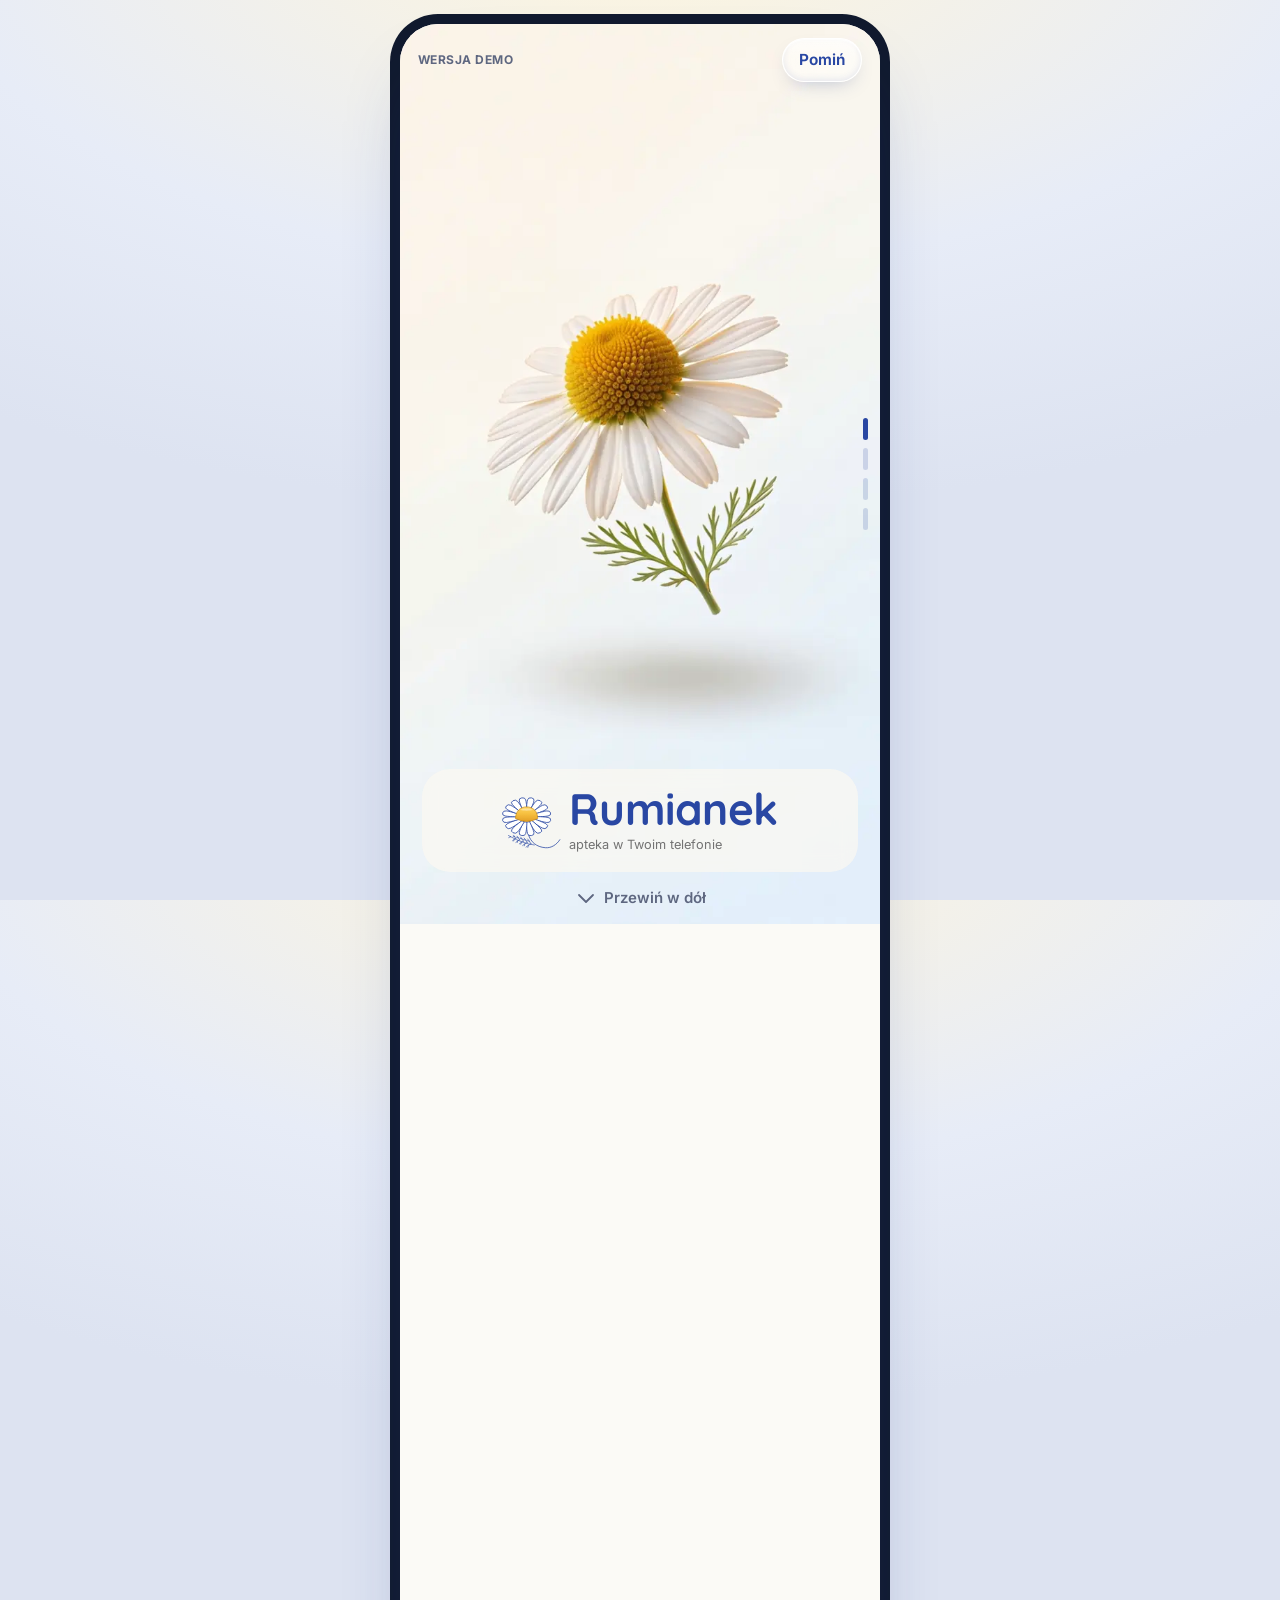
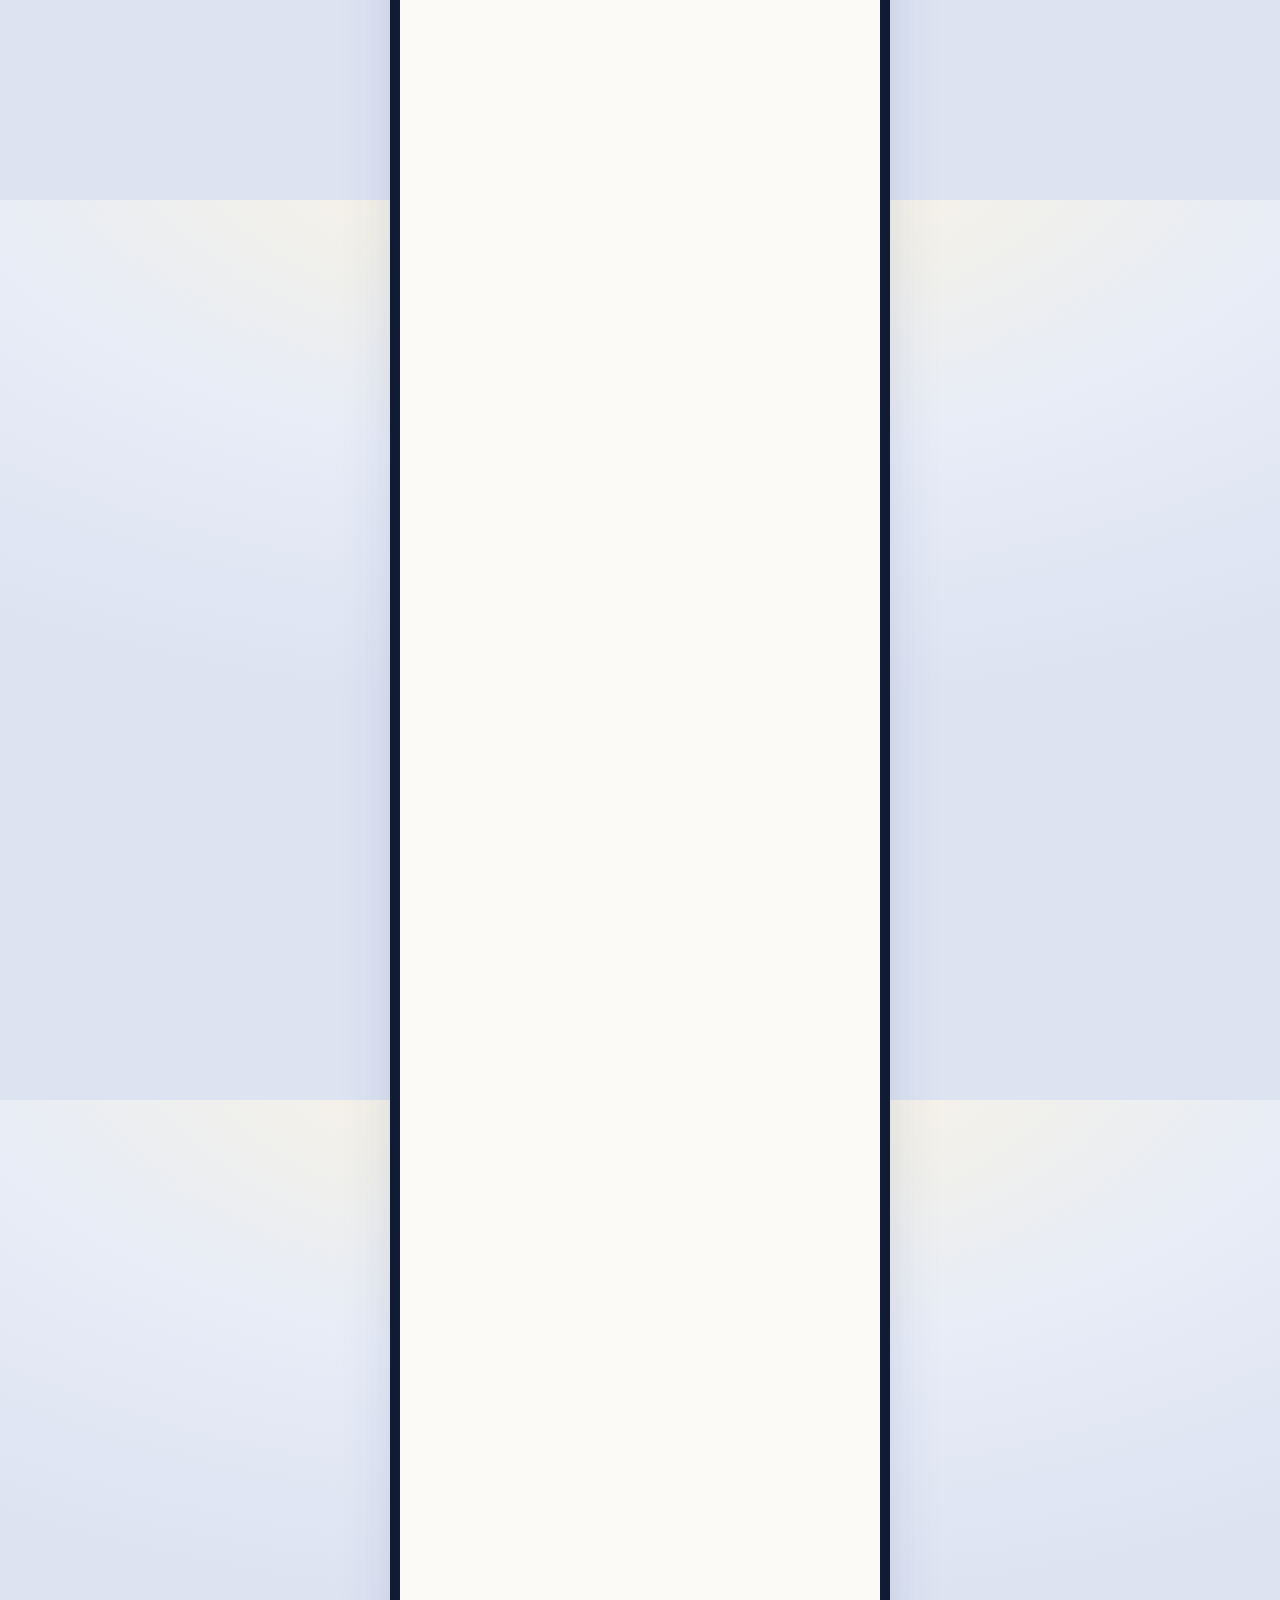
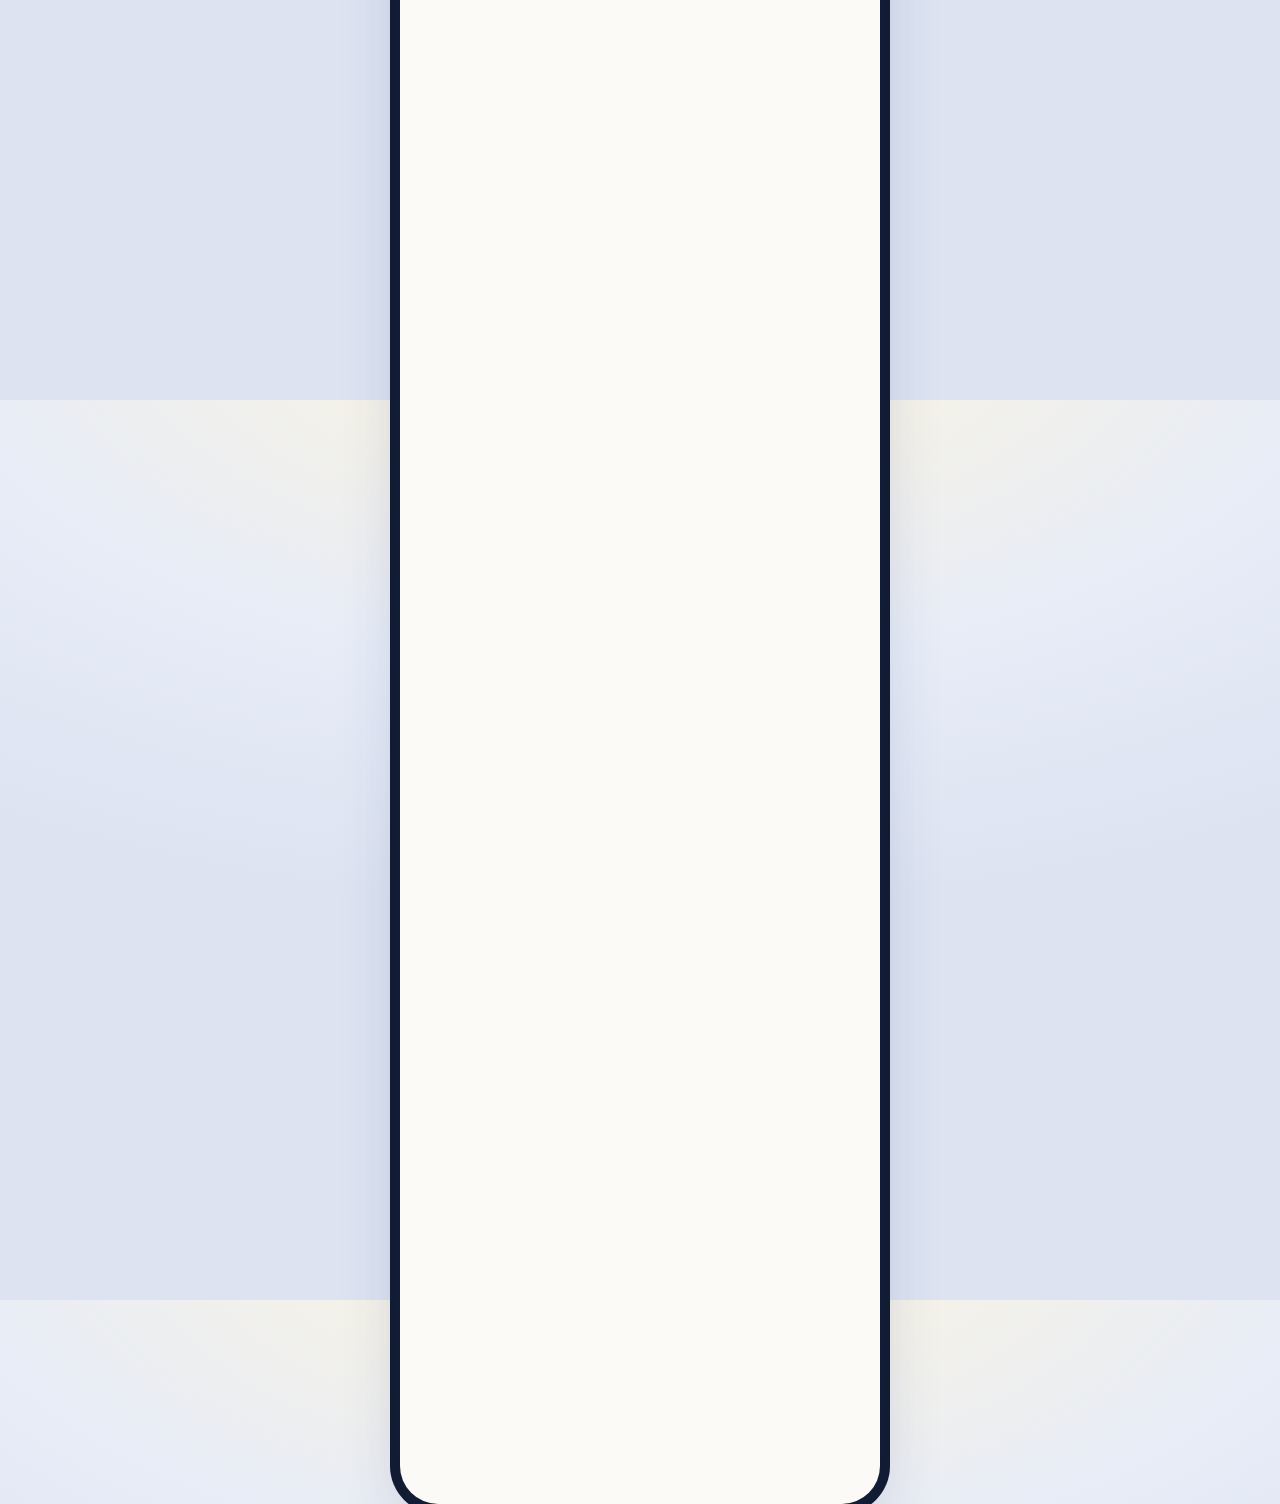
==== index.html @ bc153f8f "iPhone: audioSession play-and-record zamiast podtrzymania mikrofonu; awaryjnie odpowiedzi tekstem Co" ====
<!doctype html>
<html lang="pl">
  <head>
    <meta charset="UTF-8" />
    <meta name="viewport" content="width=device-width, initial-scale=1, viewport-fit=cover" />
    <meta name="theme-color" content="#FBF8F1" />
    <meta name="description" content="Rumianek – apteka w Twoim telefonie (wersja demonstracyjna)" />
    <link rel="icon" type="image/svg+xml" href="./img/rumianek-mark.svg" />
    <link rel="apple-touch-icon" href="./img/icon-192.png" />
    <meta name="author" content="Jakub Nowakowski" />
    <meta name="copyright" content="© 2026 Jakub Nowakowski. Wszelkie prawa zastrzeżone." />
    <title>Rumianek</title>
    <script type="module" crossorigin src="./assets/index-D98XW6N1.js"></script>
    <link rel="stylesheet" crossorigin href="./assets/index-BdQLaH3L.css">
  <link rel="manifest" href="./manifest.webmanifest"><script id="vite-plugin-pwa:register-sw" src="./registerSW.js"></script></head>
  <body>
    <div id="root"></div>
  </body>
</html>
---- assets/index-BdQLaH3L.css ----
@font-face{font-family:Inter Variable;font-style:normal;font-display:swap;font-weight:100 900;src:url(./inter-cyrillic-ext-wght-normal-BOeWTOD4.woff2) format("woff2-variations");unicode-range:U+0460-052F,U+1C80-1C8A,U+20B4,U+2DE0-2DFF,U+A640-A69F,U+FE2E-FE2F}@font-face{font-family:Inter Variable;font-style:normal;font-display:swap;font-weight:100 900;src:url(./inter-cyrillic-wght-normal-DqGufNeO.woff2) format("woff2-variations");unicode-range:U+0301,U+0400-045F,U+0490-0491,U+04B0-04B1,U+2116}@font-face{font-family:Inter Variable;font-style:normal;font-display:swap;font-weight:100 900;src:url(./inter-greek-ext-wght-normal-DlzME5K_.woff2) format("woff2-variations");unicode-range:U+1F00-1FFF}@font-face{font-family:Inter Variable;font-style:normal;font-display:swap;font-weight:100 900;src:url(./inter-greek-wght-normal-CkhJZR-_.woff2) format("woff2-variations");unicode-range:U+0370-0377,U+037A-037F,U+0384-038A,U+038C,U+038E-03A1,U+03A3-03FF}@font-face{font-family:Inter Variable;font-style:normal;font-display:swap;font-weight:100 900;src:url(./inter-vietnamese-wght-normal-CBcvBZtf.woff2) format("woff2-variations");unicode-range:U+0102-0103,U+0110-0111,U+0128-0129,U+0168-0169,U+01A0-01A1,U+01AF-01B0,U+0300-0301,U+0303-0304,U+0308-0309,U+0323,U+0329,U+1EA0-1EF9,U+20AB}@font-face{font-family:Inter Variable;font-style:normal;font-display:swap;font-weight:100 900;src:url(./inter-latin-ext-wght-normal-DO1Apj_S.woff2) format("woff2-variations");unicode-range:U+0100-02BA,U+02BD-02C5,U+02C7-02CC,U+02CE-02D7,U+02DD-02FF,U+0304,U+0308,U+0329,U+1D00-1DBF,U+1E00-1E9F,U+1EF2-1EFF,U+2020,U+20A0-20AB,U+20AD-20C0,U+2113,U+2C60-2C7F,U+A720-A7FF}@font-face{font-family:Inter Variable;font-style:normal;font-display:swap;font-weight:100 900;src:url(./inter-latin-wght-normal-Dx4kXJAl.woff2) format("woff2-variations");unicode-range:U+0000-00FF,U+0131,U+0152-0153,U+02BB-02BC,U+02C6,U+02DA,U+02DC,U+0304,U+0308,U+0329,U+2000-206F,U+20AC,U+2122,U+2191,U+2193,U+2212,U+2215,U+FEFF,U+FFFD}@font-face{font-family:Quicksand;font-style:normal;font-display:swap;font-weight:700;src:url(./quicksand-vietnamese-700-normal-5oDqeHTF.woff2) format("woff2"),url(./quicksand-vietnamese-700-normal-BsIWXrxI.woff) format("woff");unicode-range:U+0102-0103,U+0110-0111,U+0128-0129,U+0168-0169,U+01A0-01A1,U+01AF-01B0,U+0300-0301,U+0303-0304,U+0308-0309,U+0323,U+0329,U+1EA0-1EF9,U+20AB}@font-face{font-family:Quicksand;font-style:normal;font-display:swap;font-weight:700;src:url(./quicksand-latin-ext-700-normal-8b1JBoEj.woff2) format("woff2"),url(./quicksand-latin-ext-700-normal-DbLsDSEV.woff) format("woff");unicode-range:U+0100-02BA,U+02BD-02C5,U+02C7-02CC,U+02CE-02D7,U+02DD-02FF,U+0304,U+0308,U+0329,U+1D00-1DBF,U+1E00-1E9F,U+1EF2-1EFF,U+2020,U+20A0-20AB,U+20AD-20C0,U+2113,U+2C60-2C7F,U+A720-A7FF}@font-face{font-family:Quicksand;font-style:normal;font-display:swap;font-weight:700;src:url(./quicksand-latin-700-normal-Dpk7G9Y6.woff2) format("woff2"),url(./quicksand-latin-700-normal-HjJN-aaT.woff) format("woff");unicode-range:U+0000-00FF,U+0131,U+0152-0153,U+02BB-02BC,U+02C6,U+02DA,U+02DC,U+0304,U+0308,U+0329,U+2000-206F,U+20AC,U+2122,U+2191,U+2193,U+2212,U+2215,U+FEFF,U+FFFD}:root{--navy: #2947A3;--navy-600: #213A86;--navy-050: #EEF2FB;--gold: #F4B82E;--gold-050: #FFF6DC;--leaf: #4E7A3A;--ink: #111A2E;--ink-2: #3D4760;--ink-3: #5E6780;--paper: #FBFAF6;--line: rgba(17, 26, 46, .1);--glass: rgba(255, 255, 255, .62);--glass-strong: rgba(255, 255, 255, .82);--glass-edge: rgba(255, 255, 255, .9);--shadow: 0 10px 30px -12px rgba(33, 58, 134, .28), 0 2px 6px rgba(17, 26, 46, .06);--danger: #B42318;--ok: #2E7D4F;--r-lg: 26px;--r-md: 18px;--r-sm: 12px;--fs: 17px;--font: "Inter Variable", system-ui, -apple-system, "Segoe UI", sans-serif;--font-brand: "Quicksand", var(--font);--tabbar-h: 78px;--safe-b: env(safe-area-inset-bottom, 0px);--safe-t: env(safe-area-inset-top, 0px)}html.large-text{--fs: 20px}html.high-contrast{--navy: #1A2F7A;--navy-600: #14256A;--navy-050: #DCE3F7;--ink: #000;--ink-2: #000;--ink-3: #1A1A1A;--paper: #fff;--line: #000;--glass: #fff;--glass-strong: #fff;--glass-edge: #000;--shadow: none}*{box-sizing:border-box;-webkit-tap-highlight-color:transparent}html,body,#root{height:100%}body{margin:0;font-family:var(--font);font-size:var(--fs);line-height:1.45;color:var(--ink);background:var(--paper);-webkit-font-smoothing:antialiased}button,input,select,textarea{font:inherit;color:inherit}button{cursor:pointer}a{color:var(--navy)}img{max-width:100%;display:block}:focus-visible{outline:3px solid var(--gold);outline-offset:2px;border-radius:8px}.app-shell{position:relative;max-width:480px;min-height:100%;margin:0 auto;background:var(--paper);overflow-x:clip}@media(min-width:560px){body{background:radial-gradient(1200px 600px at 50% -10%,#fff6dc,#e7ecf7 60%,#dde3f1)}.app-shell{min-height:calc(100% - 48px);margin:24px auto;border-radius:38px;box-shadow:0 40px 80px -30px #213a8673,0 0 0 10px #111a2e;overflow:clip}}.page{padding:calc(16px + var(--safe-t)) 18px calc(var(--tabbar-h) + 28px + var(--safe-b));position:relative;z-index:1}.page.no-tabbar{padding-bottom:calc(110px + var(--safe-b))}.meadow-bg{position:fixed;z-index:0;pointer-events:none;top:0;left:50%;transform:translate(-50%);width:min(480px,100%);height:100vh;height:100dvh;background:linear-gradient(180deg,#dce8f7,#e8f0fabf 18%,#f6f8fb00 42%),url(./bg-laka-B8efbJui.webp) center bottom / cover no-repeat,#f3f6fb}@media(min-width:560px){.meadow-bg{top:24px;height:calc(100dvh - 48px);border-radius:38px}}h1,h2,h3{margin:0;letter-spacing:-.02em}.h1{font-size:calc(var(--fs) * 1.85);font-weight:750;line-height:1.12}.h2{font-size:calc(var(--fs) * 1.3);font-weight:700;line-height:1.2}.h3{font-size:calc(var(--fs) * 1.08);font-weight:650}.muted{color:var(--ink-3)}.small{font-size:calc(var(--fs) * .86)}.brand{font-family:var(--font-brand);font-weight:700;color:var(--navy)}.section-title{display:flex;align-items:baseline;justify-content:space-between;margin:26px 2px 12px}.section-title a{font-weight:600;text-decoration:none;font-size:calc(var(--fs) * .9)}.glass{background:var(--glass);-webkit-backdrop-filter:blur(22px) saturate(160%);backdrop-filter:blur(22px) saturate(160%);border:1px solid var(--glass-edge);box-shadow:var(--shadow),inset 0 1px #ffffffe6;border-radius:var(--r-lg)}.card{padding:18px}.btn{display:inline-flex;align-items:center;justify-content:center;gap:10px;min-height:52px;padding:0 22px;border-radius:999px;border:0;font-weight:650;font-size:var(--fs);text-decoration:none;transition:transform .15s ease,background .2s ease,box-shadow .2s ease}.btn:active{transform:scale(.97)}.btn-primary,.glass-navy{position:relative;overflow:hidden;isolation:isolate;color:#fff;background:linear-gradient(180deg,#587adeeb,#2947a3f0 52%,#1e347cf5);border:1px solid rgba(255,255,255,.35);box-shadow:inset 0 1px 1px #ffffff8c,inset 0 -3px 8px #08123c59,0 10px 22px -10px #2947a3d9;-webkit-backdrop-filter:blur(14px) saturate(160%);backdrop-filter:blur(14px) saturate(160%)}.btn-primary:before,.glass-navy:before,.btn-ghost:before,.glass-gold:before{content:"";position:absolute;left:6%;right:6%;top:1px;height:48%;z-index:-1;border-radius:999px;pointer-events:none;background:linear-gradient(180deg,#ffffff80,#fff0)}.btn-primary:hover{filter:brightness(1.06)}.btn-ghost{position:relative;overflow:hidden;isolation:isolate;color:var(--navy);background:#ffffff8c;border:1px solid rgba(255,255,255,.95);box-shadow:inset 0 1px 1px #ffffffe6,inset 0 -2px 6px #2947a31a,0 8px 20px -10px #213a8659;-webkit-backdrop-filter:blur(18px) saturate(170%);backdrop-filter:blur(18px) saturate(170%)}.glass-gold{position:relative;overflow:hidden;isolation:isolate;color:var(--ink);background:linear-gradient(180deg,#ffd66ef2,#ecaa1ef2);border:1px solid rgba(255,255,255,.6);box-shadow:inset 0 1px 1px #ffffffb3,inset 0 -3px 8px #78460040,0 10px 22px -10px #c88c00cc}.btn-block{width:100%}.btn-sm{min-height:44px;padding:0 16px;font-size:calc(var(--fs) * .9)}.icon-btn{width:48px;height:48px;border-radius:50%;border:1px solid rgba(255,255,255,.95);display:grid;place-items:center;position:relative;overflow:hidden;isolation:isolate;background:#ffffff8c;color:var(--navy);box-shadow:inset 0 1px 1px #ffffffe6,inset 0 -2px 6px #2947a31a,0 8px 18px -10px #213a8666;-webkit-backdrop-filter:blur(18px) saturate(170%);backdrop-filter:blur(18px) saturate(170%)}.icon-btn.glass-navy{color:#fff;border-color:#ffffff59;background:linear-gradient(180deg,#587adeeb,#2947a3f0 52%,#1e347cf5);box-shadow:inset 0 1px 1px #ffffff8c,inset 0 -3px 8px #08123c59,0 10px 22px -10px #2947a3d9}.icon-btn.glass-gold{color:var(--ink);border-color:#fff9;background:linear-gradient(180deg,#ffd66ef2,#ecaa1ef2);box-shadow:inset 0 1px 1px #ffffffb3,inset 0 -3px 8px #78460040,0 10px 22px -10px #c88c00cc}.field{display:grid;gap:6px;margin-bottom:14px}.field label{font-weight:600;font-size:calc(var(--fs) * .92)}.input{min-height:54px;width:100%;padding:0 16px;border-radius:var(--r-sm);border:1.5px solid var(--line);background:#fff;font-size:var(--fs)}.input:focus{border-color:var(--navy);outline:none;box-shadow:0 0 0 4px #2947a326}textarea.input{padding:14px 16px;min-height:96px;resize:vertical}.check{display:flex;gap:12px;align-items:flex-start;margin:10px 0;font-size:calc(var(--fs) * .92)}.check input{width:24px;height:24px;margin-top:2px;accent-color:var(--navy);flex:none}.error{color:var(--danger);font-size:calc(var(--fs) * .85)}.tabbar{position:fixed;z-index:20;left:50%;transform:translate(-50%);bottom:calc(12px + var(--safe-b));width:min(456px,calc(100% - 24px));height:var(--tabbar-h);display:grid;grid-template-columns:1fr 1fr 1.55fr 1fr 1fr;align-items:center;padding:0 4px;border-radius:30px}.tabbar a{display:grid;justify-items:center;gap:3px;text-decoration:none;color:var(--ink-2);font-size:13px;font-weight:600;padding:8px 0;border-radius:20px;position:relative}.tabbar a.active{color:var(--navy)}.tabbar a.active:before{content:"";position:absolute;inset:2px 6px;background:var(--navy-050);border-radius:18px;z-index:-1}.tabbar a.ai-tab{transform:translateY(-16px);padding:0}.tabbar a.ai-tab.active:before{display:none}.ai-pill{width:104px;height:62px;border-radius:50%;display:flex;align-items:center;justify-content:center;gap:5px;box-shadow:inset 0 1px 1px #ffffff8c,inset 0 -3px 8px #08123c59,0 12px 26px -8px #2947a3d9,0 0 0 5px #ffffffbf!important}.ai-text{font-size:21px;font-weight:800;letter-spacing:.02em;line-height:1}.ai-badge{display:inline-block;font-size:11px;font-weight:800;padding:2px 7px;border-radius:999px;margin-left:4px;vertical-align:2px;color:#fff;background:linear-gradient(180deg,#5a7bde,#2947a3)}.convo-status{display:flex;align-items:center;justify-content:center;gap:8px;margin:0 0 8px;font-weight:650;color:var(--navy)}.convo-status .dot{width:10px;height:10px;border-radius:50%;background:var(--ink-3)}.convo-status .dot.listening{background:#d93a3a;animation:pulse 1s ease-in-out infinite}.convo-status .dot.speaking{background:var(--gold);animation:pulse 1s ease-in-out infinite}.badge{position:absolute;top:2px;right:calc(50% - 22px);min-width:22px;height:22px;padding:0 6px;border-radius:11px;background:var(--gold);color:var(--ink);font-size:12px;font-weight:800;display:grid;place-items:center}.grid-2{display:grid;grid-template-columns:1fr 1fr;gap:12px}.tile{display:grid;justify-items:start;gap:10px;padding:18px;min-height:124px;text-decoration:none;color:var(--ink);font-weight:650;font-size:calc(var(--fs) * 1.02)}.tile .ic{width:46px;height:46px;border-radius:14px;display:grid;place-items:center;background:var(--navy-050);color:var(--navy)}.chips{display:flex;gap:10px;overflow-x:auto;padding:4px 2px 8px;scrollbar-width:none}.chips::-webkit-scrollbar{display:none}.chip{flex:none;min-height:44px;padding:0 16px;border-radius:999px;border:1px solid rgba(255,255,255,.95);background:#fff9;font-weight:600;display:inline-flex;align-items:center;gap:8px;box-shadow:inset 0 1px 1px #ffffffe6,0 4px 12px -6px #213a864d,0 0 0 1px #111a2e0f;-webkit-backdrop-filter:blur(16px) saturate(170%);backdrop-filter:blur(16px) saturate(170%)}.chip.on{color:#fff;border-color:#ffffff59;background:linear-gradient(180deg,#587adeeb,#2947a3f0 55%,#1e347cf5);box-shadow:inset 0 1px 1px #ffffff80,0 6px 16px -8px #2947a3cc}.p-card{display:grid;gap:8px;padding:12px;text-decoration:none;color:var(--ink);position:relative}.p-card .ph{aspect-ratio:1;border-radius:16px;background:#fff;overflow:hidden;display:grid;place-items:center}.p-card .ph img{width:100%;height:100%;object-fit:cover}.p-card .name{font-weight:650;font-size:calc(var(--fs) * .92);line-height:1.25;min-height:2.5em}.price{font-weight:800;font-size:calc(var(--fs) * 1.1);color:var(--ink)}.tag{display:inline-flex;align-items:center;gap:6px;padding:4px 10px;border-radius:999px;font-size:13px;font-weight:700;background:var(--gold-050);color:#7a5200}.tag.blue{background:var(--navy-050);color:var(--navy-600)}.stepper{display:inline-flex;align-items:center;border-radius:999px;border:1.5px solid var(--line);background:#fff}.stepper button{width:48px;height:48px;border:0;background:none;font-size:22px;font-weight:700;color:var(--navy)}.stepper span{min-width:30px;text-align:center;font-weight:700}.row{display:flex;align-items:center;gap:12px}.between{justify-content:space-between}.stack{display:grid;gap:12px}.divider{height:1px;background:var(--line);margin:14px 0}.list-row{display:flex;align-items:center;gap:14px;padding:14px 4px;min-height:60px;text-decoration:none;color:var(--ink);border-bottom:1px solid var(--line);font-weight:600;background:none;border-left:0;border-right:0;border-top:0;width:100%;text-align:left}.list-row:last-child{border-bottom:0}.list-row .chev{margin-left:auto;color:var(--ink-3)}.toast{position:fixed;z-index:50;left:50%;bottom:calc(var(--tabbar-h) + 30px + var(--safe-b));transform:translate(-50%);background:var(--ink);color:#fff;padding:14px 20px;border-radius:16px;font-weight:600;box-shadow:0 12px 30px -10px #0006;animation:pop .25s ease;max-width:90vw}.demo-ribbon{font-size:12px;font-weight:700;letter-spacing:.04em;text-transform:uppercase;color:var(--ink-3)}.sticky-cta{position:fixed;z-index:15;left:50%;transform:translate(-50%);bottom:calc(14px + var(--safe-b));width:min(456px,calc(100% - 24px));padding:12px;border-radius:28px}@keyframes pop{0%{opacity:0;transform:translate(-50%,10px)}}@keyframes rise{0%{opacity:0;transform:translateY(14px)}}.rise{animation:rise .45s cubic-bezier(.2,.8,.2,1) both}.rise-2{animation-delay:.06s}.rise-3{animation-delay:.12s}.rise-4{animation-delay:.18s}@media(prefers-reduced-motion:reduce){*,*:before,*:after{animation:none!important;transition:none!important}}.onb-seq{position:relative}.onb-stage{position:sticky;top:0;height:100vh;height:100dvh;overflow:hidden;background:#fbf8f1}.onb-canvas{position:absolute;inset:0;width:100%;height:100%}.onb-top{position:absolute;top:calc(14px + var(--safe-t));left:18px;right:18px;display:flex;justify-content:space-between;align-items:center;z-index:3}.onb-copy{position:absolute;left:22px;right:22px;bottom:calc(52px + var(--safe-b));z-index:2;clip-path:inset(0 0 100% 0);transform:translateY(18px);opacity:0;transition:clip-path .55s cubic-bezier(.7,0,.2,1),transform .55s cubic-bezier(.7,0,.2,1),opacity .3s}.onb-copy.on{clip-path:inset(0 0 0 0);transform:none;opacity:1}.onb-copy .h1{color:var(--ink);text-shadow:0 1px 0 rgba(255,255,255,.8)}.onb-body{font-size:calc(var(--fs) * 1.1);color:var(--ink-2);margin:12px 0 0;max-width:30ch}.onb-logo{display:flex;justify-content:center;padding:18px 10px;border-radius:28px;background:#fbf8f1b8;-webkit-backdrop-filter:blur(10px);backdrop-filter:blur(10px)}.onb-rail{position:absolute;right:12px;top:50%;transform:translateY(-50%);display:grid;gap:8px;z-index:3}.onb-rail span{width:5px;height:22px;border-radius:3px;background:#2947a32e;transition:background .3s}.onb-rail span.on{background:var(--navy)}.onb-hint{position:absolute;left:0;right:0;bottom:calc(14px + var(--safe-b));display:flex;justify-content:center;align-items:center;gap:6px;color:var(--ink-3);font-weight:600;font-size:15px;animation:rise 1s ease infinite alternate}.rot90{transform:rotate(90deg)}.onb-load{position:absolute;left:0;right:0;top:0;height:3px;background:var(--gold);transform-origin:left;transition:transform .2s;z-index:4}.onb-reduced-cta{position:absolute;left:22px;right:22px;bottom:calc(24px + var(--safe-b));z-index:3}.bubble{max-width:86%;padding:14px 16px;border-radius:22px 22px 22px 6px;background:var(--glass-strong);border:1px solid var(--glass-edge);box-shadow:var(--shadow);animation:rise .35s ease both}.bubble.me{justify-self:end;background:var(--navy);color:#fff;border-radius:22px 22px 6px;border:0}.pulse{animation:pulse 1.2s ease-in-out infinite}@keyframes pulse{50%{transform:scale(1.08);box-shadow:0 0 0 10px #f4b82e40}}.voice-switch{display:flex;justify-content:center;gap:8px;margin:0 0 10px}.voice-switch .chip{min-height:40px;padding:0 14px;font-size:15px}html.high-contrast body,html.high-contrast .meadow-bg{background:#fff}html.high-contrast .glass,html.high-contrast .chip,html.high-contrast .btn-ghost,html.high-contrast .icon-btn,html.high-contrast .bubble,html.high-contrast .stepper,html.high-contrast .input{background:#fff;border:2px solid #000;box-shadow:none;-webkit-backdrop-filter:none;backdrop-filter:none}html.high-contrast .btn-primary,html.high-contrast .glass-navy,html.high-contrast .icon-btn.glass-navy,html.high-contrast .chip.on,html.high-contrast .bubble.me,html.high-contrast .ai-badge{background:var(--navy);color:#fff;border:2px solid #000;box-shadow:none}html.high-contrast .glass-gold,html.high-contrast .icon-btn.glass-gold{background:#ffd34d;color:#000;border:2px solid #000;box-shadow:none}html.high-contrast .btn-primary:before,html.high-contrast .glass-navy:before,html.high-contrast .btn-ghost:before,html.high-contrast .glass-gold:before{display:none}html.high-contrast .ai-pill{box-shadow:0 0 0 3px #fff,0 0 0 5px #000!important}html.high-contrast .tabbar a{color:#000}html.high-contrast .tabbar a.active{color:var(--navy)}html.high-contrast .tabbar a.active:before{background:var(--navy-050);border:2px solid #000}html.high-contrast .tile .ic{background:var(--navy-050);border:1.5px solid #000}html.high-contrast .tag,html.high-contrast .tag.blue{background:#fff;color:#000;border:1.5px solid #000}html.high-contrast .muted,html.high-contrast .list-row .chev{color:#1a1a1a}html.high-contrast .onb-copy .h1{text-shadow:none}html.high-contrast :focus-visible{outline:4px solid #000;outline-offset:2px}
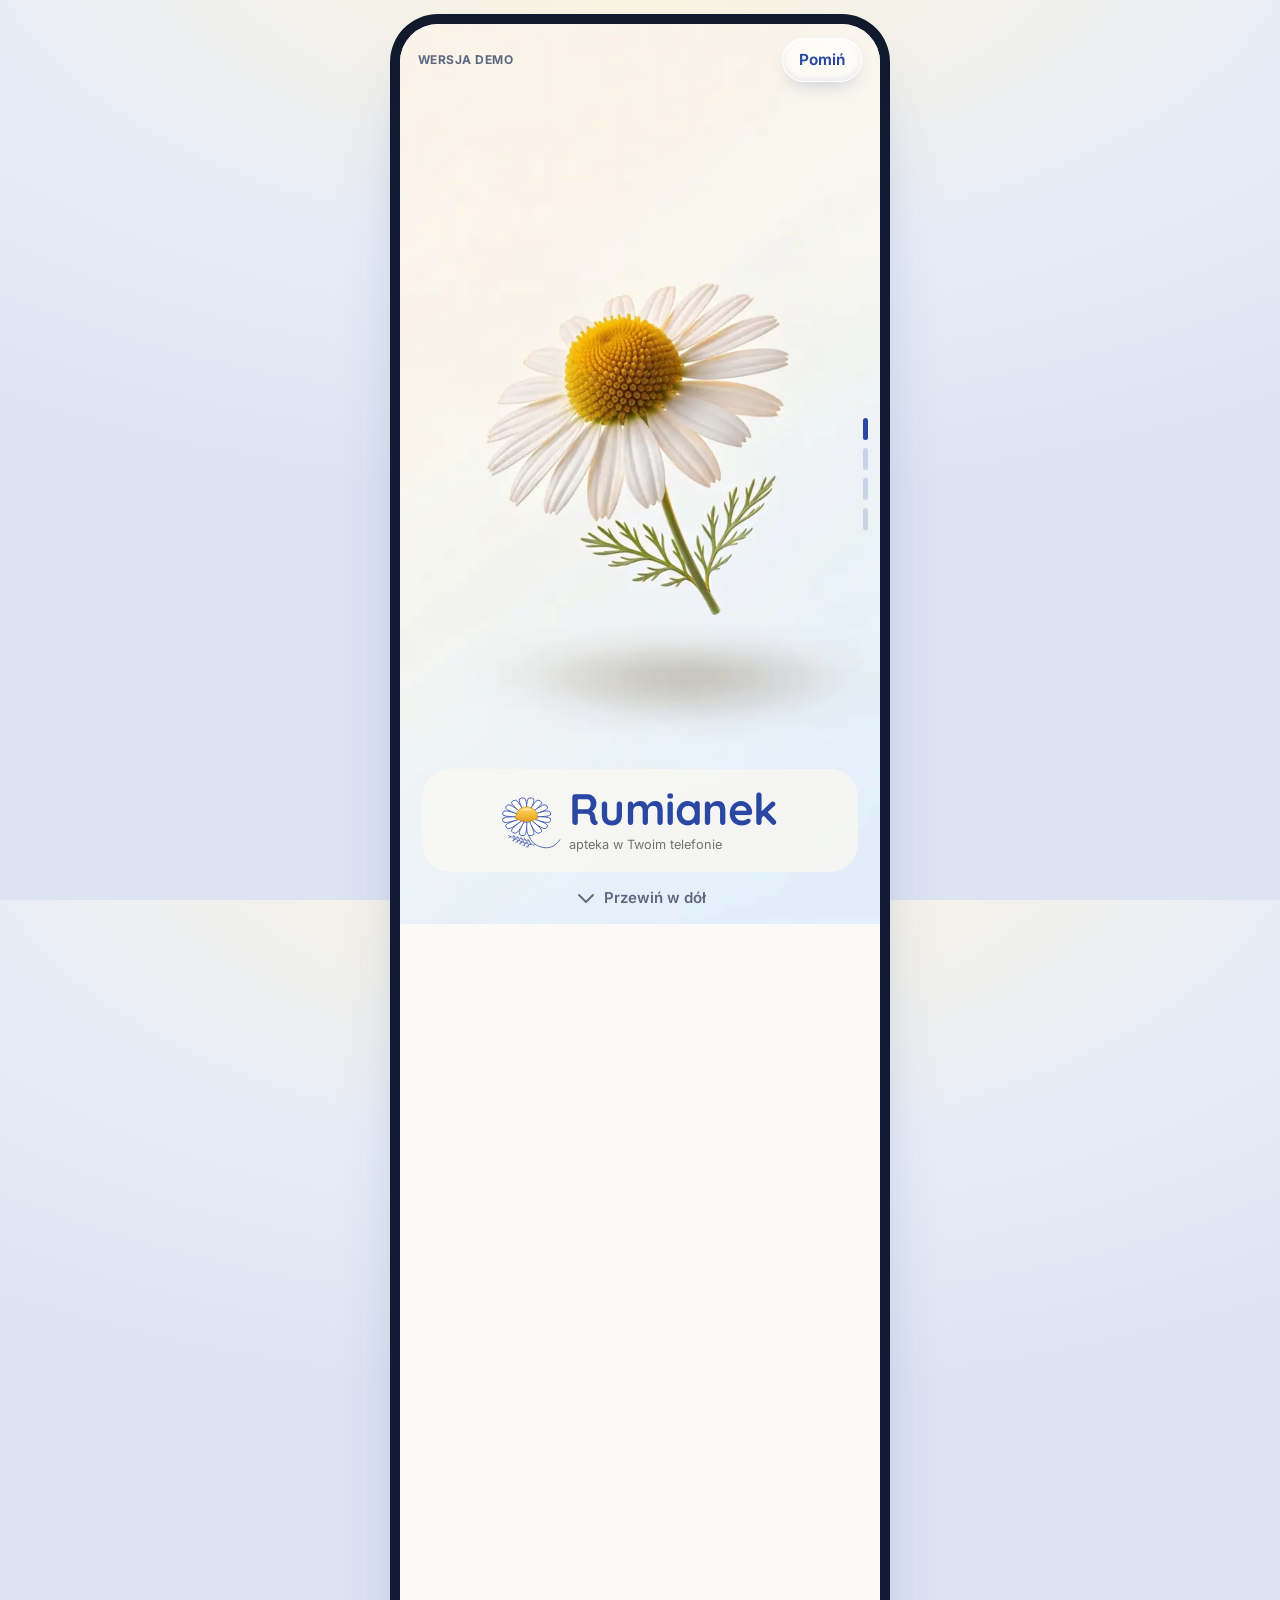
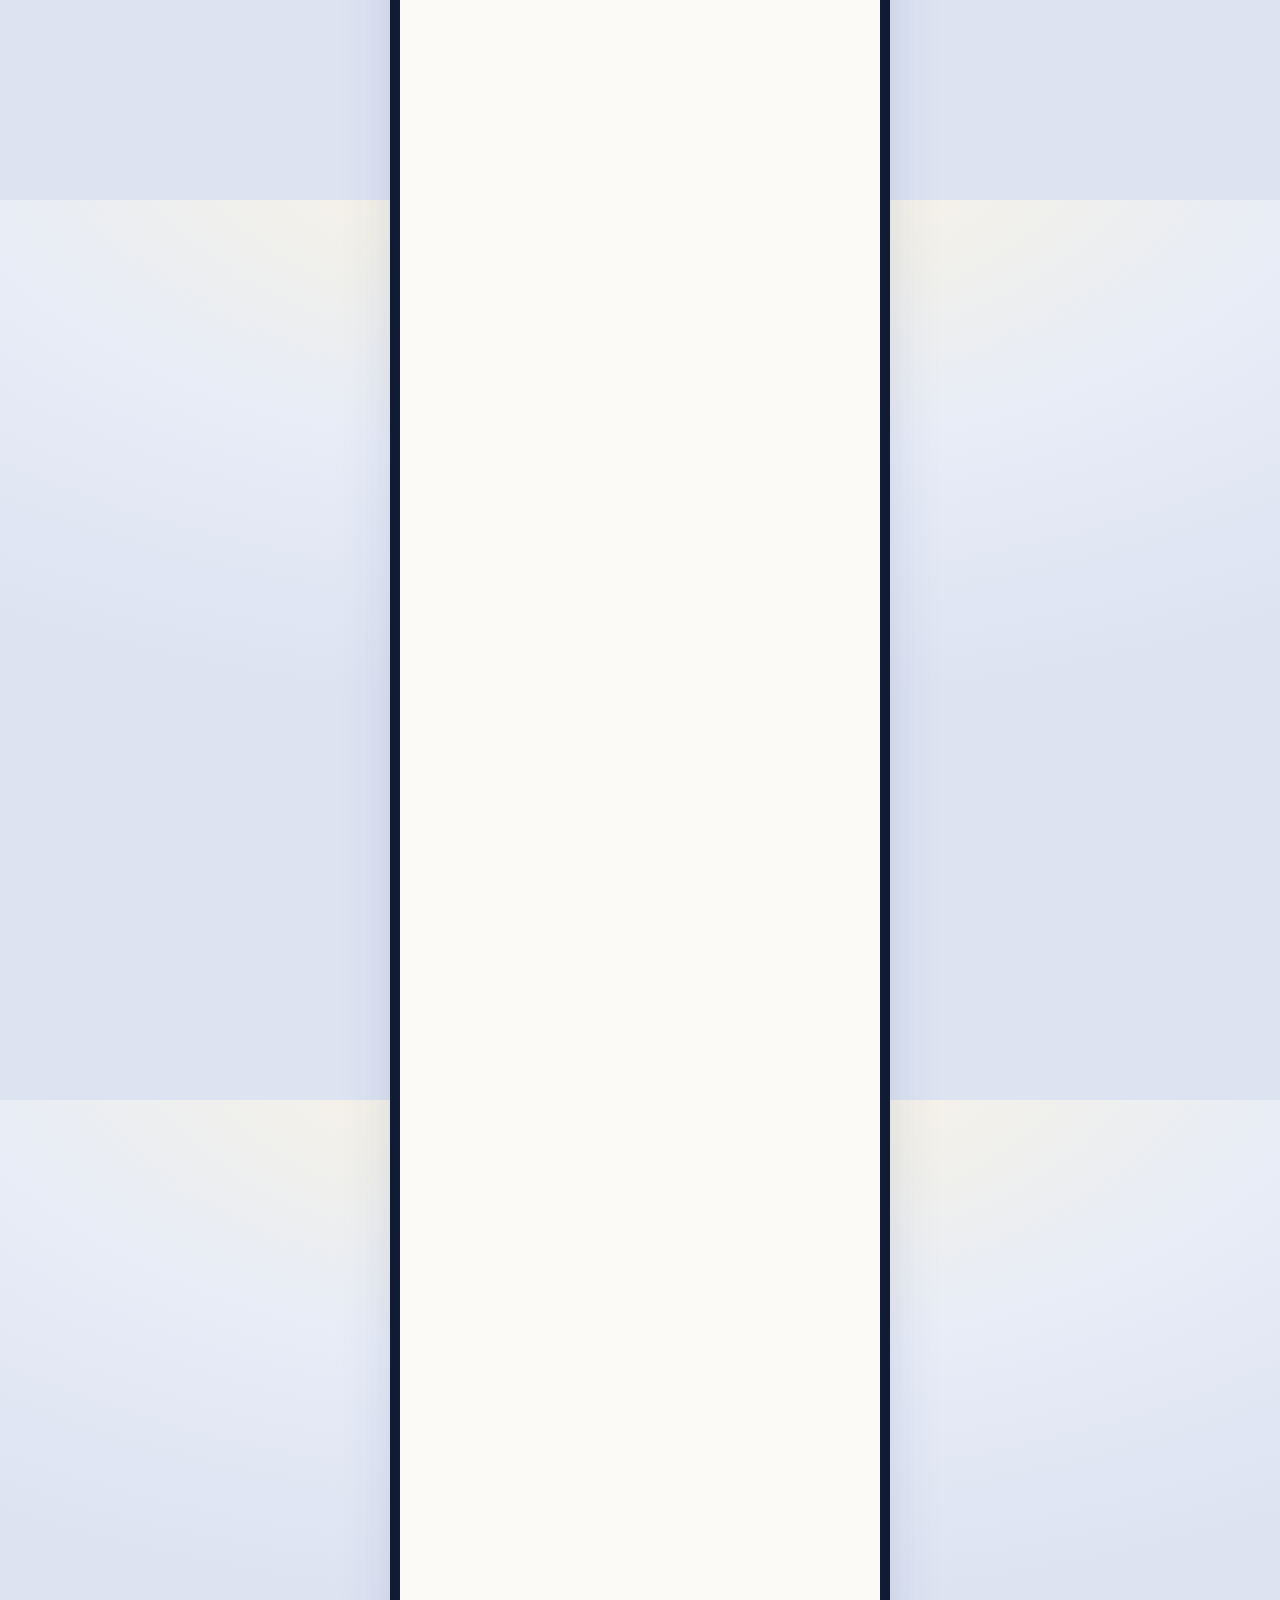
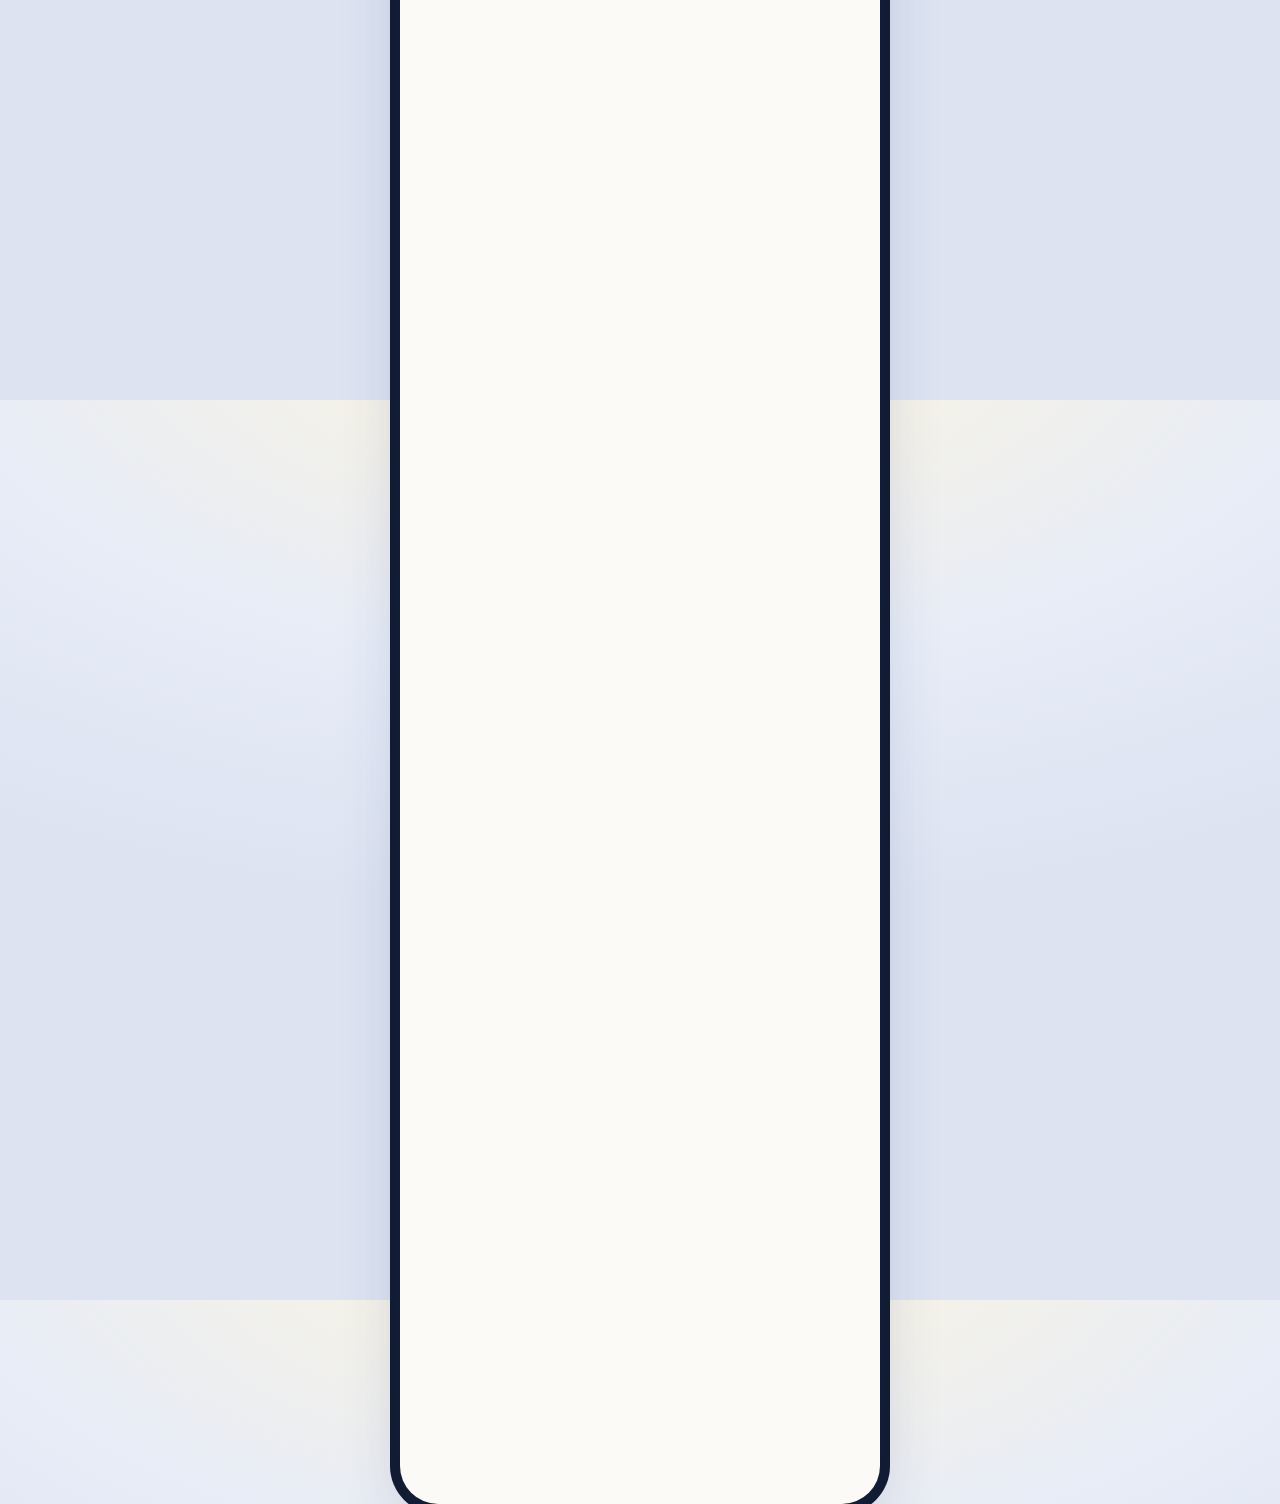
==== commit 34d50d9b: "iPhone: głos Rumka przez Web Audio API (element audio blokował mikrofon), nowa sesja rozpoznawania w" ====
--- a/index.html
+++ b/index.html
@@ -10,7 +10,7 @@
     <meta name="author" content="Jakub Nowakowski" />
     <meta name="copyright" content="© 2026 Jakub Nowakowski. Wszelkie prawa zastrzeżone." />
     <title>Rumianek</title>
-    <script type="module" crossorigin src="./assets/index-D98XW6N1.js"></script>
+    <script type="module" crossorigin src="./assets/index-CZH3p7ng.js"></script>
     <link rel="stylesheet" crossorigin href="./assets/index-BdQLaH3L.css">
   <link rel="manifest" href="./manifest.webmanifest"><script id="vite-plugin-pwa:register-sw" src="./registerSW.js"></script></head>
   <body>
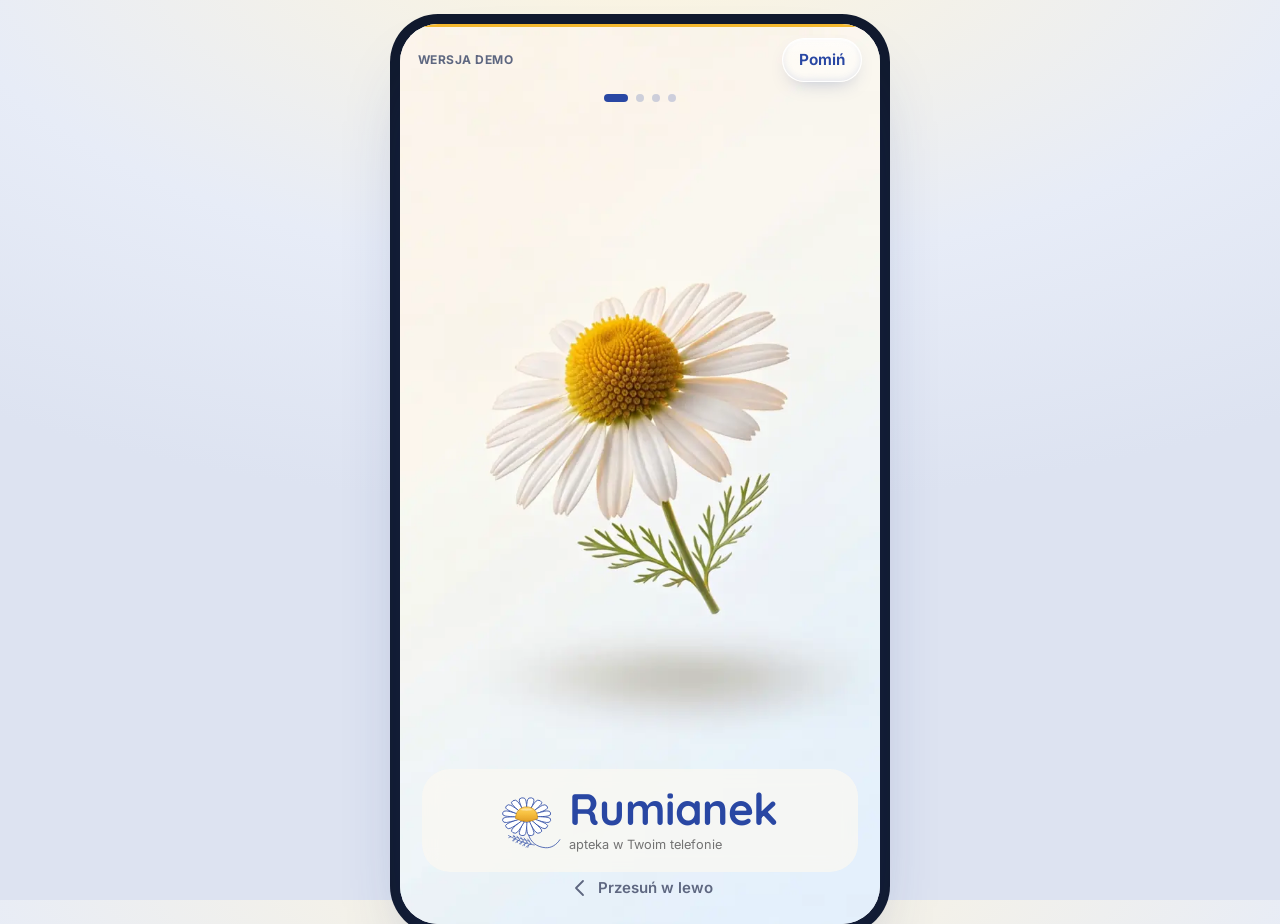
==== commit 10f4b6de: "Główne demo = wersja stabilna r6 (tag stabilna-r6): iPhone Safari/Chrome, równa głośność, onboarding" ====
--- a/index.html
+++ b/index.html
@@ -10,8 +10,8 @@
     <meta name="author" content="Jakub Nowakowski" />
     <meta name="copyright" content="© 2026 Jakub Nowakowski. Wszelkie prawa zastrzeżone." />
     <title>Rumianek</title>
-    <script type="module" crossorigin src="./assets/index-CZH3p7ng.js"></script>
-    <link rel="stylesheet" crossorigin href="./assets/index-BdQLaH3L.css">
+    <script type="module" crossorigin src="./assets/index-B5VVsfCf.js"></script>
+    <link rel="stylesheet" crossorigin href="./assets/index-Bug_Bfwm.css">
   <link rel="manifest" href="./manifest.webmanifest"><script id="vite-plugin-pwa:register-sw" src="./registerSW.js"></script></head>
   <body>
     <div id="root"></div>
--- a/assets/index-Bug_Bfwm.css
+++ b/assets/index-Bug_Bfwm.css
@@ -0,0 +1 @@
+@font-face{font-family:Inter Variable;font-style:normal;font-display:swap;font-weight:100 900;src:url(./inter-cyrillic-ext-wght-normal-BOeWTOD4.woff2) format("woff2-variations");unicode-range:U+0460-052F,U+1C80-1C8A,U+20B4,U+2DE0-2DFF,U+A640-A69F,U+FE2E-FE2F}@font-face{font-family:Inter Variable;font-style:normal;font-display:swap;font-weight:100 900;src:url(./inter-cyrillic-wght-normal-DqGufNeO.woff2) format("woff2-variations");unicode-range:U+0301,U+0400-045F,U+0490-0491,U+04B0-04B1,U+2116}@font-face{font-family:Inter Variable;font-style:normal;font-display:swap;font-weight:100 900;src:url(./inter-greek-ext-wght-normal-DlzME5K_.woff2) format("woff2-variations");unicode-range:U+1F00-1FFF}@font-face{font-family:Inter Variable;font-style:normal;font-display:swap;font-weight:100 900;src:url(./inter-greek-wght-normal-CkhJZR-_.woff2) format("woff2-variations");unicode-range:U+0370-0377,U+037A-037F,U+0384-038A,U+038C,U+038E-03A1,U+03A3-03FF}@font-face{font-family:Inter Variable;font-style:normal;font-display:swap;font-weight:100 900;src:url(./inter-vietnamese-wght-normal-CBcvBZtf.woff2) format("woff2-variations");unicode-range:U+0102-0103,U+0110-0111,U+0128-0129,U+0168-0169,U+01A0-01A1,U+01AF-01B0,U+0300-0301,U+0303-0304,U+0308-0309,U+0323,U+0329,U+1EA0-1EF9,U+20AB}@font-face{font-family:Inter Variable;font-style:normal;font-display:swap;font-weight:100 900;src:url(./inter-latin-ext-wght-normal-DO1Apj_S.woff2) format("woff2-variations");unicode-range:U+0100-02BA,U+02BD-02C5,U+02C7-02CC,U+02CE-02D7,U+02DD-02FF,U+0304,U+0308,U+0329,U+1D00-1DBF,U+1E00-1E9F,U+1EF2-1EFF,U+2020,U+20A0-20AB,U+20AD-20C0,U+2113,U+2C60-2C7F,U+A720-A7FF}@font-face{font-family:Inter Variable;font-style:normal;font-display:swap;font-weight:100 900;src:url(./inter-latin-wght-normal-Dx4kXJAl.woff2) format("woff2-variations");unicode-range:U+0000-00FF,U+0131,U+0152-0153,U+02BB-02BC,U+02C6,U+02DA,U+02DC,U+0304,U+0308,U+0329,U+2000-206F,U+20AC,U+2122,U+2191,U+2193,U+2212,U+2215,U+FEFF,U+FFFD}@font-face{font-family:Quicksand;font-style:normal;font-display:swap;font-weight:700;src:url(./quicksand-vietnamese-700-normal-5oDqeHTF.woff2) format("woff2"),url(./quicksand-vietnamese-700-normal-BsIWXrxI.woff) format("woff");unicode-range:U+0102-0103,U+0110-0111,U+0128-0129,U+0168-0169,U+01A0-01A1,U+01AF-01B0,U+0300-0301,U+0303-0304,U+0308-0309,U+0323,U+0329,U+1EA0-1EF9,U+20AB}@font-face{font-family:Quicksand;font-style:normal;font-display:swap;font-weight:700;src:url(./quicksand-latin-ext-700-normal-8b1JBoEj.woff2) format("woff2"),url(./quicksand-latin-ext-700-normal-DbLsDSEV.woff) format("woff");unicode-range:U+0100-02BA,U+02BD-02C5,U+02C7-02CC,U+02CE-02D7,U+02DD-02FF,U+0304,U+0308,U+0329,U+1D00-1DBF,U+1E00-1E9F,U+1EF2-1EFF,U+2020,U+20A0-20AB,U+20AD-20C0,U+2113,U+2C60-2C7F,U+A720-A7FF}@font-face{font-family:Quicksand;font-style:normal;font-display:swap;font-weight:700;src:url(./quicksand-latin-700-normal-Dpk7G9Y6.woff2) format("woff2"),url(./quicksand-latin-700-normal-HjJN-aaT.woff) format("woff");unicode-range:U+0000-00FF,U+0131,U+0152-0153,U+02BB-02BC,U+02C6,U+02DA,U+02DC,U+0304,U+0308,U+0329,U+2000-206F,U+20AC,U+2122,U+2191,U+2193,U+2212,U+2215,U+FEFF,U+FFFD}:root{--navy: #2947A3;--navy-600: #213A86;--navy-050: #EEF2FB;--gold: #F4B82E;--gold-050: #FFF6DC;--leaf: #4E7A3A;--ink: #111A2E;--ink-2: #3D4760;--ink-3: #5E6780;--paper: #FBFAF6;--line: rgba(17, 26, 46, .1);--glass: rgba(255, 255, 255, .62);--glass-strong: rgba(255, 255, 255, .82);--glass-edge: rgba(255, 255, 255, .9);--shadow: 0 10px 30px -12px rgba(33, 58, 134, .28), 0 2px 6px rgba(17, 26, 46, .06);--danger: #B42318;--ok: #2E7D4F;--r-lg: 26px;--r-md: 18px;--r-sm: 12px;--fs: 17px;--font: "Inter Variable", system-ui, -apple-system, "Segoe UI", sans-serif;--font-brand: "Quicksand", var(--font);--tabbar-h: 78px;--safe-b: env(safe-area-inset-bottom, 0px);--safe-t: env(safe-area-inset-top, 0px)}html.large-text{--fs: 20px}html.high-contrast{--navy: #1A2F7A;--navy-600: #14256A;--navy-050: #DCE3F7;--ink: #000;--ink-2: #000;--ink-3: #1A1A1A;--paper: #fff;--line: #000;--glass: #fff;--glass-strong: #fff;--glass-edge: #000;--shadow: none}*{box-sizing:border-box;-webkit-tap-highlight-color:transparent}html,body,#root{height:100%}body{margin:0;font-family:var(--font);font-size:var(--fs);line-height:1.45;color:var(--ink);background:var(--paper);-webkit-font-smoothing:antialiased}button,input,select,textarea{font:inherit;color:inherit}button{cursor:pointer}a{color:var(--navy)}img{max-width:100%;display:block}:focus-visible{outline:3px solid var(--gold);outline-offset:2px;border-radius:8px}.app-shell{position:relative;max-width:480px;min-height:100%;margin:0 auto;background:var(--paper);overflow-x:clip}@media(min-width:560px){body{background:radial-gradient(1200px 600px at 50% -10%,#fff6dc,#e7ecf7 60%,#dde3f1)}.app-shell{min-height:calc(100% - 48px);margin:24px auto;border-radius:38px;box-shadow:0 40px 80px -30px #213a8673,0 0 0 10px #111a2e;overflow:clip}}.page{padding:calc(16px + var(--safe-t)) 18px calc(var(--tabbar-h) + 28px + var(--safe-b));position:relative;z-index:1}.page.no-tabbar{padding-bottom:calc(110px + var(--safe-b))}.meadow-bg{position:fixed;z-index:0;pointer-events:none;top:0;left:50%;transform:translate(-50%);width:min(480px,100%);height:100vh;height:100dvh;background:linear-gradient(180deg,#dce8f7,#e8f0fabf 18%,#f6f8fb00 42%),url(./bg-laka-B8efbJui.webp) center bottom / cover no-repeat,#f3f6fb}@media(min-width:560px){.meadow-bg{top:24px;height:calc(100dvh - 48px);border-radius:38px}}h1,h2,h3{margin:0;letter-spacing:-.02em}.h1{font-size:calc(var(--fs) * 1.85);font-weight:750;line-height:1.12}.h2{font-size:calc(var(--fs) * 1.3);font-weight:700;line-height:1.2}.h3{font-size:calc(var(--fs) * 1.08);font-weight:650}.muted{color:var(--ink-3)}.small{font-size:calc(var(--fs) * .86)}.brand{font-family:var(--font-brand);font-weight:700;color:var(--navy)}.section-title{display:flex;align-items:baseline;justify-content:space-between;margin:26px 2px 12px}.section-title a{font-weight:600;text-decoration:none;font-size:calc(var(--fs) * .9)}.glass{background:var(--glass);-webkit-backdrop-filter:blur(22px) saturate(160%);backdrop-filter:blur(22px) saturate(160%);border:1px solid var(--glass-edge);box-shadow:var(--shadow),inset 0 1px #ffffffe6;border-radius:var(--r-lg)}.card{padding:18px}.btn{display:inline-flex;align-items:center;justify-content:center;gap:10px;min-height:52px;padding:0 22px;border-radius:999px;border:0;font-weight:650;font-size:var(--fs);text-decoration:none;transition:transform .15s ease,background .2s ease,box-shadow .2s ease}.btn:active{transform:scale(.97)}.btn-primary,.glass-navy{position:relative;overflow:hidden;isolation:isolate;color:#fff;background:linear-gradient(180deg,#587adeeb,#2947a3f0 52%,#1e347cf5);border:1px solid rgba(255,255,255,.35);box-shadow:inset 0 1px 1px #ffffff8c,inset 0 -3px 8px #08123c59,0 10px 22px -10px #2947a3d9;-webkit-backdrop-filter:blur(14px) saturate(160%);backdrop-filter:blur(14px) saturate(160%)}.btn-primary:before,.glass-navy:before,.btn-ghost:before,.glass-gold:before{content:"";position:absolute;left:6%;right:6%;top:1px;height:48%;z-index:-1;border-radius:999px;pointer-events:none;background:linear-gradient(180deg,#ffffff80,#fff0)}.btn-primary:hover{filter:brightness(1.06)}.btn-ghost{position:relative;overflow:hidden;isolation:isolate;color:var(--navy);background:#ffffff8c;border:1px solid rgba(255,255,255,.95);box-shadow:inset 0 1px 1px #ffffffe6,inset 0 -2px 6px #2947a31a,0 8px 20px -10px #213a8659;-webkit-backdrop-filter:blur(18px) saturate(170%);backdrop-filter:blur(18px) saturate(170%)}.glass-gold{position:relative;overflow:hidden;isolation:isolate;color:var(--ink);background:linear-gradient(180deg,#ffd66ef2,#ecaa1ef2);border:1px solid rgba(255,255,255,.6);box-shadow:inset 0 1px 1px #ffffffb3,inset 0 -3px 8px #78460040,0 10px 22px -10px #c88c00cc}.btn-block{width:100%}.btn-sm{min-height:44px;padding:0 16px;font-size:calc(var(--fs) * .9)}.icon-btn{width:48px;height:48px;border-radius:50%;border:1px solid rgba(255,255,255,.95);display:grid;place-items:center;position:relative;overflow:hidden;isolation:isolate;background:#ffffff8c;color:var(--navy);box-shadow:inset 0 1px 1px #ffffffe6,inset 0 -2px 6px #2947a31a,0 8px 18px -10px #213a8666;-webkit-backdrop-filter:blur(18px) saturate(170%);backdrop-filter:blur(18px) saturate(170%)}.icon-btn.glass-navy{color:#fff;border-color:#ffffff59;background:linear-gradient(180deg,#587adeeb,#2947a3f0 52%,#1e347cf5);box-shadow:inset 0 1px 1px #ffffff8c,inset 0 -3px 8px #08123c59,0 10px 22px -10px #2947a3d9}.icon-btn.glass-gold{color:var(--ink);border-color:#fff9;background:linear-gradient(180deg,#ffd66ef2,#ecaa1ef2);box-shadow:inset 0 1px 1px #ffffffb3,inset 0 -3px 8px #78460040,0 10px 22px -10px #c88c00cc}.field{display:grid;gap:6px;margin-bottom:14px}.field label{font-weight:600;font-size:calc(var(--fs) * .92)}.input{min-height:54px;width:100%;padding:0 16px;border-radius:var(--r-sm);border:1.5px solid var(--line);background:#fff;font-size:var(--fs)}.input:focus{border-color:var(--navy);outline:none;box-shadow:0 0 0 4px #2947a326}textarea.input{padding:14px 16px;min-height:96px;resize:vertical}.check{display:flex;gap:12px;align-items:flex-start;margin:10px 0;font-size:calc(var(--fs) * .92)}.check input{width:24px;height:24px;margin-top:2px;accent-color:var(--navy);flex:none}.error{color:var(--danger);font-size:calc(var(--fs) * .85)}.tabbar{position:fixed;z-index:20;left:50%;transform:translate(-50%);bottom:calc(12px + var(--safe-b));width:min(456px,calc(100% - 24px));height:var(--tabbar-h);display:grid;grid-template-columns:1fr 1fr 1.55fr 1fr 1fr;align-items:center;padding:0 4px;border-radius:30px}.tabbar a{display:grid;justify-items:center;gap:3px;text-decoration:none;color:var(--ink-2);font-size:13px;font-weight:600;padding:8px 0;border-radius:20px;position:relative}.tabbar a.active{color:var(--navy)}.tabbar a.active:before{content:"";position:absolute;inset:2px 6px;background:var(--navy-050);border-radius:18px;z-index:-1}.tabbar a.ai-tab{transform:translateY(-16px);padding:0}.tabbar a.ai-tab.active:before{display:none}.ai-pill{width:104px;height:62px;border-radius:50%;display:flex;align-items:center;justify-content:center;gap:5px;box-shadow:inset 0 1px 1px #ffffff8c,inset 0 -3px 8px #08123c59,0 12px 26px -8px #2947a3d9,0 0 0 5px #ffffffbf!important}.ai-text{font-size:21px;font-weight:800;letter-spacing:.02em;line-height:1}.ai-badge{display:inline-block;font-size:11px;font-weight:800;padding:2px 7px;border-radius:999px;margin-left:4px;vertical-align:2px;color:#fff;background:linear-gradient(180deg,#5a7bde,#2947a3)}.convo-status{display:flex;align-items:center;justify-content:center;gap:8px;margin:0 0 8px;font-weight:650;color:var(--navy)}.convo-status .dot{width:10px;height:10px;border-radius:50%;background:var(--ink-3)}.convo-status .dot.listening{background:#d93a3a;animation:pulse 1s ease-in-out infinite}.convo-status .dot.speaking{background:var(--gold);animation:pulse 1s ease-in-out infinite}.badge{position:absolute;top:2px;right:calc(50% - 22px);min-width:22px;height:22px;padding:0 6px;border-radius:11px;background:var(--gold);color:var(--ink);font-size:12px;font-weight:800;display:grid;place-items:center}.grid-2{display:grid;grid-template-columns:1fr 1fr;gap:12px}.tile{display:grid;justify-items:start;gap:10px;padding:18px;min-height:124px;text-decoration:none;color:var(--ink);font-weight:650;font-size:calc(var(--fs) * 1.02)}.tile .ic{width:46px;height:46px;border-radius:14px;display:grid;place-items:center;background:var(--navy-050);color:var(--navy)}.chips{display:flex;gap:10px;overflow-x:auto;padding:4px 2px 8px;scrollbar-width:none}.chips::-webkit-scrollbar{display:none}.chip{flex:none;min-height:44px;padding:0 16px;border-radius:999px;border:1px solid rgba(255,255,255,.95);background:#fff9;font-weight:600;display:inline-flex;align-items:center;gap:8px;box-shadow:inset 0 1px 1px #ffffffe6,0 4px 12px -6px #213a864d,0 0 0 1px #111a2e0f;-webkit-backdrop-filter:blur(16px) saturate(170%);backdrop-filter:blur(16px) saturate(170%)}.chip.on{color:#fff;border-color:#ffffff59;background:linear-gradient(180deg,#587adeeb,#2947a3f0 55%,#1e347cf5);box-shadow:inset 0 1px 1px #ffffff80,0 6px 16px -8px #2947a3cc}.p-card{display:grid;gap:8px;padding:12px;text-decoration:none;color:var(--ink);position:relative}.p-card .ph{aspect-ratio:1;border-radius:16px;background:#fff;overflow:hidden;display:grid;place-items:center}.p-card .ph img{width:100%;height:100%;object-fit:cover}.p-card .name{font-weight:650;font-size:calc(var(--fs) * .92);line-height:1.25;min-height:2.5em}.price{font-weight:800;font-size:calc(var(--fs) * 1.1);color:var(--ink)}.tag{display:inline-flex;align-items:center;gap:6px;padding:4px 10px;border-radius:999px;font-size:13px;font-weight:700;background:var(--gold-050);color:#7a5200}.tag.blue{background:var(--navy-050);color:var(--navy-600)}.stepper{display:inline-flex;align-items:center;border-radius:999px;border:1.5px solid var(--line);background:#fff}.stepper button{width:48px;height:48px;border:0;background:none;font-size:22px;font-weight:700;color:var(--navy)}.stepper span{min-width:30px;text-align:center;font-weight:700}.row{display:flex;align-items:center;gap:12px}.between{justify-content:space-between}.stack{display:grid;gap:12px}.divider{height:1px;background:var(--line);margin:14px 0}.list-row{display:flex;align-items:center;gap:14px;padding:14px 4px;min-height:60px;text-decoration:none;color:var(--ink);border-bottom:1px solid var(--line);font-weight:600;background:none;border-left:0;border-right:0;border-top:0;width:100%;text-align:left}.list-row:last-child{border-bottom:0}.list-row .chev{margin-left:auto;color:var(--ink-3)}.toast{position:fixed;z-index:50;left:50%;bottom:calc(var(--tabbar-h) + 30px + var(--safe-b));transform:translate(-50%);background:var(--ink);color:#fff;padding:14px 20px;border-radius:16px;font-weight:600;box-shadow:0 12px 30px -10px #0006;animation:pop .25s ease;max-width:90vw}.demo-ribbon{font-size:12px;font-weight:700;letter-spacing:.04em;text-transform:uppercase;color:var(--ink-3)}.sticky-cta{position:fixed;z-index:15;left:50%;transform:translate(-50%);bottom:calc(14px + var(--safe-b));width:min(456px,calc(100% - 24px));padding:12px;border-radius:28px}@keyframes pop{0%{opacity:0;transform:translate(-50%,10px)}}@keyframes rise{0%{opacity:0;transform:translateY(14px)}}.rise{animation:rise .45s cubic-bezier(.2,.8,.2,1) both}.rise-2{animation-delay:.06s}.rise-3{animation-delay:.12s}.rise-4{animation-delay:.18s}@media(prefers-reduced-motion:reduce){*,*:before,*:after{animation:none!important;transition:none!important}}.onb-seq{position:relative}.onb-stage{position:sticky;top:0;height:100vh;height:100dvh;overflow:hidden;background:#fbf8f1}.onb-canvas{position:absolute;inset:0;width:100%;height:100%}.onb-top{position:absolute;top:calc(14px + var(--safe-t));left:18px;right:18px;display:flex;justify-content:space-between;align-items:center;z-index:3}.onb-copy{position:absolute;left:22px;right:22px;bottom:calc(52px + var(--safe-b));z-index:2;clip-path:inset(0 0 100% 0);transform:translateY(18px);opacity:0;transition:clip-path .55s cubic-bezier(.7,0,.2,1),transform .55s cubic-bezier(.7,0,.2,1),opacity .3s}.onb-copy.on{clip-path:inset(0 0 0 0);transform:none;opacity:1}.onb-copy .h1{color:var(--ink);text-shadow:0 1px 0 rgba(255,255,255,.8)}.onb-body{font-size:calc(var(--fs) * 1.1);color:var(--ink-2);margin:12px 0 0;max-width:30ch}.onb-logo{display:flex;justify-content:center;padding:18px 10px;border-radius:28px;background:#fbf8f1b8;-webkit-backdrop-filter:blur(10px);backdrop-filter:blur(10px)}.onb-rail{position:absolute;right:12px;top:50%;transform:translateY(-50%);display:grid;gap:8px;z-index:3}.onb-rail span{width:5px;height:22px;border-radius:3px;background:#2947a32e;transition:background .3s}.onb-rail span.on{background:var(--navy)}.onb-hint{position:absolute;left:0;right:0;bottom:calc(14px + var(--safe-b));display:flex;justify-content:center;align-items:center;gap:6px;color:var(--ink-3);font-weight:600;font-size:15px;animation:rise 1s ease infinite alternate}.rot90{transform:rotate(90deg)}.rot180{transform:rotate(180deg)}.onb-dots{position:absolute;top:calc(70px + var(--safe-t));left:0;right:0;display:flex;justify-content:center;gap:8px;z-index:3}.onb-dots span{width:8px;height:8px;border-radius:4px;background:#2947a338;transition:width .3s,background .3s}.onb-dots span.on{width:24px;background:var(--navy)}button.onb-hint{background:none;border:0;width:100%;z-index:3;min-height:44px;cursor:pointer;animation:nudge 1.2s ease-in-out infinite alternate}@keyframes nudge{0%{transform:translate(6px)}to{transform:translate(-6px)}}.onb-load{position:absolute;left:0;right:0;top:0;height:3px;background:var(--gold);transform-origin:left;transition:transform .2s;z-index:4}.onb-reduced-cta{position:absolute;left:22px;right:22px;bottom:calc(24px + var(--safe-b));z-index:3}.bubble{max-width:86%;padding:14px 16px;border-radius:22px 22px 22px 6px;background:var(--glass-strong);border:1px solid var(--glass-edge);box-shadow:var(--shadow);animation:rise .35s ease both}.bubble.me{justify-self:end;background:var(--navy);color:#fff;border-radius:22px 22px 6px;border:0}.pulse{animation:pulse 1.2s ease-in-out infinite}@keyframes pulse{50%{transform:scale(1.08);box-shadow:0 0 0 10px #f4b82e40}}.voice-switch{display:flex;justify-content:center;gap:8px;margin:0 0 10px}.voice-switch .chip{min-height:40px;padding:0 14px;font-size:15px}html.high-contrast body,html.high-contrast .meadow-bg{background:#fff}html.high-contrast .glass,html.high-contrast .chip,html.high-contrast .btn-ghost,html.high-contrast .icon-btn,html.high-contrast .bubble,html.high-contrast .stepper,html.high-contrast .input{background:#fff;border:2px solid #000;box-shadow:none;-webkit-backdrop-filter:none;backdrop-filter:none}html.high-contrast .btn-primary,html.high-contrast .glass-navy,html.high-contrast .icon-btn.glass-navy,html.high-contrast .chip.on,html.high-contrast .bubble.me,html.high-contrast .ai-badge{background:var(--navy);color:#fff;border:2px solid #000;box-shadow:none}html.high-contrast .glass-gold,html.high-contrast .icon-btn.glass-gold{background:#ffd34d;color:#000;border:2px solid #000;box-shadow:none}html.high-contrast .btn-primary:before,html.high-contrast .glass-navy:before,html.high-contrast .btn-ghost:before,html.high-contrast .glass-gold:before{display:none}html.high-contrast .ai-pill{box-shadow:0 0 0 3px #fff,0 0 0 5px #000!important}html.high-contrast .tabbar a{color:#000}html.high-contrast .tabbar a.active{color:var(--navy)}html.high-contrast .tabbar a.active:before{background:var(--navy-050);border:2px solid #000}html.high-contrast .tile .ic{background:var(--navy-050);border:1.5px solid #000}html.high-contrast .tag,html.high-contrast .tag.blue{background:#fff;color:#000;border:1.5px solid #000}html.high-contrast .muted,html.high-contrast .list-row .chev{color:#1a1a1a}html.high-contrast .onb-copy .h1{text-shadow:none}html.high-contrast :focus-visible{outline:4px solid #000;outline-offset:2px}
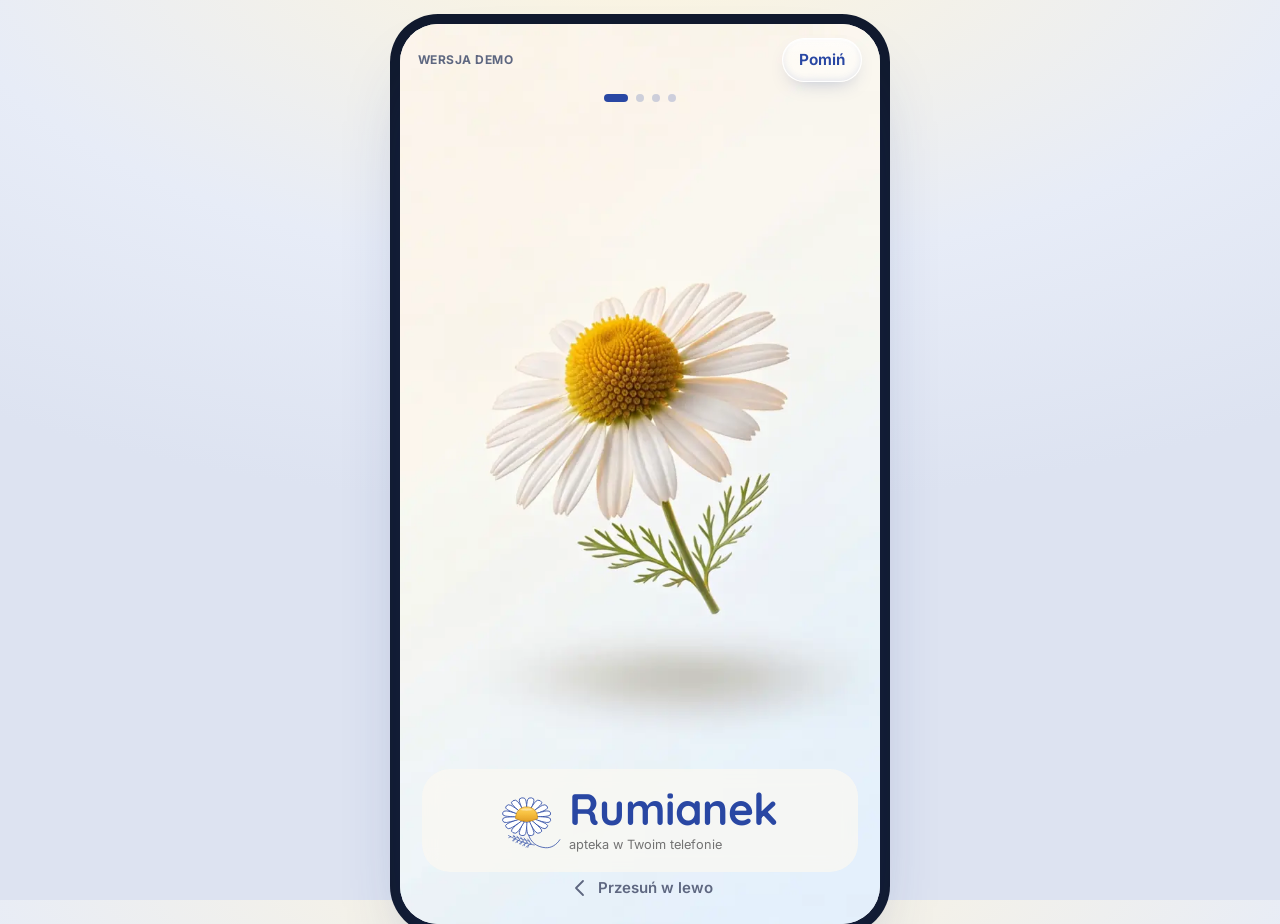
==== commit a61d81d5: "Główne demo = stabilna-r6a (poprawka siatki na małych ekranach) Co-Authored-By: Claude Opus 5.5 <nor" ====
--- a/index.html
+++ b/index.html
@@ -10,8 +10,8 @@
     <meta name="author" content="Jakub Nowakowski" />
     <meta name="copyright" content="© 2026 Jakub Nowakowski. Wszelkie prawa zastrzeżone." />
     <title>Rumianek</title>
-    <script type="module" crossorigin src="./assets/index-B5VVsfCf.js"></script>
-    <link rel="stylesheet" crossorigin href="./assets/index-Bug_Bfwm.css">
+    <script type="module" crossorigin src="./assets/index-NasLydZx.js"></script>
+    <link rel="stylesheet" crossorigin href="./assets/index-CIkmAUMc.css">
   <link rel="manifest" href="./manifest.webmanifest"><script id="vite-plugin-pwa:register-sw" src="./registerSW.js"></script></head>
   <body>
     <div id="root"></div>
--- a/assets/index-CIkmAUMc.css
+++ b/assets/index-CIkmAUMc.css
@@ -0,0 +1 @@
+@font-face{font-family:Inter Variable;font-style:normal;font-display:swap;font-weight:100 900;src:url(./inter-cyrillic-ext-wght-normal-BOeWTOD4.woff2) format("woff2-variations");unicode-range:U+0460-052F,U+1C80-1C8A,U+20B4,U+2DE0-2DFF,U+A640-A69F,U+FE2E-FE2F}@font-face{font-family:Inter Variable;font-style:normal;font-display:swap;font-weight:100 900;src:url(./inter-cyrillic-wght-normal-DqGufNeO.woff2) format("woff2-variations");unicode-range:U+0301,U+0400-045F,U+0490-0491,U+04B0-04B1,U+2116}@font-face{font-family:Inter Variable;font-style:normal;font-display:swap;font-weight:100 900;src:url(./inter-greek-ext-wght-normal-DlzME5K_.woff2) format("woff2-variations");unicode-range:U+1F00-1FFF}@font-face{font-family:Inter Variable;font-style:normal;font-display:swap;font-weight:100 900;src:url(./inter-greek-wght-normal-CkhJZR-_.woff2) format("woff2-variations");unicode-range:U+0370-0377,U+037A-037F,U+0384-038A,U+038C,U+038E-03A1,U+03A3-03FF}@font-face{font-family:Inter Variable;font-style:normal;font-display:swap;font-weight:100 900;src:url(./inter-vietnamese-wght-normal-CBcvBZtf.woff2) format("woff2-variations");unicode-range:U+0102-0103,U+0110-0111,U+0128-0129,U+0168-0169,U+01A0-01A1,U+01AF-01B0,U+0300-0301,U+0303-0304,U+0308-0309,U+0323,U+0329,U+1EA0-1EF9,U+20AB}@font-face{font-family:Inter Variable;font-style:normal;font-display:swap;font-weight:100 900;src:url(./inter-latin-ext-wght-normal-DO1Apj_S.woff2) format("woff2-variations");unicode-range:U+0100-02BA,U+02BD-02C5,U+02C7-02CC,U+02CE-02D7,U+02DD-02FF,U+0304,U+0308,U+0329,U+1D00-1DBF,U+1E00-1E9F,U+1EF2-1EFF,U+2020,U+20A0-20AB,U+20AD-20C0,U+2113,U+2C60-2C7F,U+A720-A7FF}@font-face{font-family:Inter Variable;font-style:normal;font-display:swap;font-weight:100 900;src:url(./inter-latin-wght-normal-Dx4kXJAl.woff2) format("woff2-variations");unicode-range:U+0000-00FF,U+0131,U+0152-0153,U+02BB-02BC,U+02C6,U+02DA,U+02DC,U+0304,U+0308,U+0329,U+2000-206F,U+20AC,U+2122,U+2191,U+2193,U+2212,U+2215,U+FEFF,U+FFFD}@font-face{font-family:Quicksand;font-style:normal;font-display:swap;font-weight:700;src:url(./quicksand-vietnamese-700-normal-5oDqeHTF.woff2) format("woff2"),url(./quicksand-vietnamese-700-normal-BsIWXrxI.woff) format("woff");unicode-range:U+0102-0103,U+0110-0111,U+0128-0129,U+0168-0169,U+01A0-01A1,U+01AF-01B0,U+0300-0301,U+0303-0304,U+0308-0309,U+0323,U+0329,U+1EA0-1EF9,U+20AB}@font-face{font-family:Quicksand;font-style:normal;font-display:swap;font-weight:700;src:url(./quicksand-latin-ext-700-normal-8b1JBoEj.woff2) format("woff2"),url(./quicksand-latin-ext-700-normal-DbLsDSEV.woff) format("woff");unicode-range:U+0100-02BA,U+02BD-02C5,U+02C7-02CC,U+02CE-02D7,U+02DD-02FF,U+0304,U+0308,U+0329,U+1D00-1DBF,U+1E00-1E9F,U+1EF2-1EFF,U+2020,U+20A0-20AB,U+20AD-20C0,U+2113,U+2C60-2C7F,U+A720-A7FF}@font-face{font-family:Quicksand;font-style:normal;font-display:swap;font-weight:700;src:url(./quicksand-latin-700-normal-Dpk7G9Y6.woff2) format("woff2"),url(./quicksand-latin-700-normal-HjJN-aaT.woff) format("woff");unicode-range:U+0000-00FF,U+0131,U+0152-0153,U+02BB-02BC,U+02C6,U+02DA,U+02DC,U+0304,U+0308,U+0329,U+2000-206F,U+20AC,U+2122,U+2191,U+2193,U+2212,U+2215,U+FEFF,U+FFFD}:root{--navy: #2947A3;--navy-600: #213A86;--navy-050: #EEF2FB;--gold: #F4B82E;--gold-050: #FFF6DC;--leaf: #4E7A3A;--ink: #111A2E;--ink-2: #3D4760;--ink-3: #5E6780;--paper: #FBFAF6;--line: rgba(17, 26, 46, .1);--glass: rgba(255, 255, 255, .62);--glass-strong: rgba(255, 255, 255, .82);--glass-edge: rgba(255, 255, 255, .9);--shadow: 0 10px 30px -12px rgba(33, 58, 134, .28), 0 2px 6px rgba(17, 26, 46, .06);--danger: #B42318;--ok: #2E7D4F;--r-lg: 26px;--r-md: 18px;--r-sm: 12px;--fs: 17px;--font: "Inter Variable", system-ui, -apple-system, "Segoe UI", sans-serif;--font-brand: "Quicksand", var(--font);--tabbar-h: 78px;--safe-b: env(safe-area-inset-bottom, 0px);--safe-t: env(safe-area-inset-top, 0px)}html.large-text{--fs: 20px}html.high-contrast{--navy: #1A2F7A;--navy-600: #14256A;--navy-050: #DCE3F7;--ink: #000;--ink-2: #000;--ink-3: #1A1A1A;--paper: #fff;--line: #000;--glass: #fff;--glass-strong: #fff;--glass-edge: #000;--shadow: none}*{box-sizing:border-box;-webkit-tap-highlight-color:transparent}html,body,#root{height:100%}body{margin:0;font-family:var(--font);font-size:var(--fs);line-height:1.45;color:var(--ink);background:var(--paper);-webkit-font-smoothing:antialiased}button,input,select,textarea{font:inherit;color:inherit}button{cursor:pointer}a{color:var(--navy)}img{max-width:100%;display:block}:focus-visible{outline:3px solid var(--gold);outline-offset:2px;border-radius:8px}.app-shell{position:relative;max-width:480px;min-height:100%;margin:0 auto;background:var(--paper);overflow-x:clip}@media(min-width:560px){body{background:radial-gradient(1200px 600px at 50% -10%,#fff6dc,#e7ecf7 60%,#dde3f1)}.app-shell{min-height:calc(100% - 48px);margin:24px auto;border-radius:38px;box-shadow:0 40px 80px -30px #213a8673,0 0 0 10px #111a2e;overflow:clip}}.page{padding:calc(16px + var(--safe-t)) 18px calc(var(--tabbar-h) + 28px + var(--safe-b));position:relative;z-index:1}.page.no-tabbar{padding-bottom:calc(110px + var(--safe-b))}.meadow-bg{position:fixed;z-index:0;pointer-events:none;top:0;left:50%;transform:translate(-50%);width:min(480px,100%);height:100vh;height:100dvh;background:linear-gradient(180deg,#dce8f7,#e8f0fabf 18%,#f6f8fb00 42%),url(./bg-laka-B8efbJui.webp) center bottom / cover no-repeat,#f3f6fb}@media(min-width:560px){.meadow-bg{top:24px;height:calc(100dvh - 48px);border-radius:38px}}h1,h2,h3{margin:0;letter-spacing:-.02em}.h1{font-size:calc(var(--fs) * 1.85);font-weight:750;line-height:1.12}.h2{font-size:calc(var(--fs) * 1.3);font-weight:700;line-height:1.2}.h3{font-size:calc(var(--fs) * 1.08);font-weight:650}.muted{color:var(--ink-3)}.small{font-size:calc(var(--fs) * .86)}.brand{font-family:var(--font-brand);font-weight:700;color:var(--navy)}.section-title{display:flex;align-items:baseline;justify-content:space-between;margin:26px 2px 12px}.section-title a{font-weight:600;text-decoration:none;font-size:calc(var(--fs) * .9)}.glass{background:var(--glass);-webkit-backdrop-filter:blur(22px) saturate(160%);backdrop-filter:blur(22px) saturate(160%);border:1px solid var(--glass-edge);box-shadow:var(--shadow),inset 0 1px #ffffffe6;border-radius:var(--r-lg)}.card{padding:18px}.btn{display:inline-flex;align-items:center;justify-content:center;gap:10px;min-height:52px;padding:0 22px;border-radius:999px;border:0;font-weight:650;font-size:var(--fs);text-decoration:none;transition:transform .15s ease,background .2s ease,box-shadow .2s ease}.btn:active{transform:scale(.97)}.btn-primary,.glass-navy{position:relative;overflow:hidden;isolation:isolate;color:#fff;background:linear-gradient(180deg,#587adeeb,#2947a3f0 52%,#1e347cf5);border:1px solid rgba(255,255,255,.35);box-shadow:inset 0 1px 1px #ffffff8c,inset 0 -3px 8px #08123c59,0 10px 22px -10px #2947a3d9;-webkit-backdrop-filter:blur(14px) saturate(160%);backdrop-filter:blur(14px) saturate(160%)}.btn-primary:before,.glass-navy:before,.btn-ghost:before,.glass-gold:before{content:"";position:absolute;left:6%;right:6%;top:1px;height:48%;z-index:-1;border-radius:999px;pointer-events:none;background:linear-gradient(180deg,#ffffff80,#fff0)}.btn-primary:hover{filter:brightness(1.06)}.btn-ghost{position:relative;overflow:hidden;isolation:isolate;color:var(--navy);background:#ffffff8c;border:1px solid rgba(255,255,255,.95);box-shadow:inset 0 1px 1px #ffffffe6,inset 0 -2px 6px #2947a31a,0 8px 20px -10px #213a8659;-webkit-backdrop-filter:blur(18px) saturate(170%);backdrop-filter:blur(18px) saturate(170%)}.glass-gold{position:relative;overflow:hidden;isolation:isolate;color:var(--ink);background:linear-gradient(180deg,#ffd66ef2,#ecaa1ef2);border:1px solid rgba(255,255,255,.6);box-shadow:inset 0 1px 1px #ffffffb3,inset 0 -3px 8px #78460040,0 10px 22px -10px #c88c00cc}.btn-block{width:100%}.btn-sm{min-height:44px;padding:0 16px;font-size:calc(var(--fs) * .9)}.icon-btn{width:48px;height:48px;border-radius:50%;border:1px solid rgba(255,255,255,.95);display:grid;place-items:center;position:relative;overflow:hidden;isolation:isolate;background:#ffffff8c;color:var(--navy);box-shadow:inset 0 1px 1px #ffffffe6,inset 0 -2px 6px #2947a31a,0 8px 18px -10px #213a8666;-webkit-backdrop-filter:blur(18px) saturate(170%);backdrop-filter:blur(18px) saturate(170%)}.icon-btn.glass-navy{color:#fff;border-color:#ffffff59;background:linear-gradient(180deg,#587adeeb,#2947a3f0 52%,#1e347cf5);box-shadow:inset 0 1px 1px #ffffff8c,inset 0 -3px 8px #08123c59,0 10px 22px -10px #2947a3d9}.icon-btn.glass-gold{color:var(--ink);border-color:#fff9;background:linear-gradient(180deg,#ffd66ef2,#ecaa1ef2);box-shadow:inset 0 1px 1px #ffffffb3,inset 0 -3px 8px #78460040,0 10px 22px -10px #c88c00cc}.field{display:grid;gap:6px;margin-bottom:14px}.field label{font-weight:600;font-size:calc(var(--fs) * .92)}.input{min-height:54px;width:100%;padding:0 16px;border-radius:var(--r-sm);border:1.5px solid var(--line);background:#fff;font-size:var(--fs)}.input:focus{border-color:var(--navy);outline:none;box-shadow:0 0 0 4px #2947a326}textarea.input{padding:14px 16px;min-height:96px;resize:vertical}.check{display:flex;gap:12px;align-items:flex-start;margin:10px 0;font-size:calc(var(--fs) * .92)}.check input{width:24px;height:24px;margin-top:2px;accent-color:var(--navy);flex:none}.error{color:var(--danger);font-size:calc(var(--fs) * .85)}.tabbar{position:fixed;z-index:20;left:50%;transform:translate(-50%);bottom:calc(12px + var(--safe-b));width:min(456px,calc(100% - 24px));height:var(--tabbar-h);display:grid;grid-template-columns:1fr 1fr 1.55fr 1fr 1fr;align-items:center;padding:0 4px;border-radius:30px}.tabbar a{display:grid;justify-items:center;gap:3px;text-decoration:none;color:var(--ink-2);font-size:13px;font-weight:600;padding:8px 0;border-radius:20px;position:relative}.tabbar a.active{color:var(--navy)}.tabbar a.active:before{content:"";position:absolute;inset:2px 6px;background:var(--navy-050);border-radius:18px;z-index:-1}.tabbar a.ai-tab{transform:translateY(-16px);padding:0}.tabbar a.ai-tab.active:before{display:none}.ai-pill{width:104px;height:62px;border-radius:50%;display:flex;align-items:center;justify-content:center;gap:5px;box-shadow:inset 0 1px 1px #ffffff8c,inset 0 -3px 8px #08123c59,0 12px 26px -8px #2947a3d9,0 0 0 5px #ffffffbf!important}.ai-text{font-size:21px;font-weight:800;letter-spacing:.02em;line-height:1}.ai-badge{display:inline-block;font-size:11px;font-weight:800;padding:2px 7px;border-radius:999px;margin-left:4px;vertical-align:2px;color:#fff;background:linear-gradient(180deg,#5a7bde,#2947a3)}.convo-status{display:flex;align-items:center;justify-content:center;gap:8px;margin:0 0 8px;font-weight:650;color:var(--navy)}.convo-status .dot{width:10px;height:10px;border-radius:50%;background:var(--ink-3)}.convo-status .dot.listening{background:#d93a3a;animation:pulse 1s ease-in-out infinite}.convo-status .dot.speaking{background:var(--gold);animation:pulse 1s ease-in-out infinite}.badge{position:absolute;top:2px;right:calc(50% - 22px);min-width:22px;height:22px;padding:0 6px;border-radius:11px;background:var(--gold);color:var(--ink);font-size:12px;font-weight:800;display:grid;place-items:center}.grid-2{display:grid;grid-template-columns:minmax(0,1fr) minmax(0,1fr);gap:12px}.tile{display:grid;justify-items:start;gap:10px;padding:18px;min-height:124px;text-decoration:none;color:var(--ink);font-weight:650;font-size:calc(var(--fs) * 1.02)}.tile .ic{width:46px;height:46px;border-radius:14px;display:grid;place-items:center;background:var(--navy-050);color:var(--navy)}.chips{display:flex;gap:10px;overflow-x:auto;padding:4px 2px 8px;scrollbar-width:none}.chips::-webkit-scrollbar{display:none}.chip{flex:none;min-height:44px;padding:0 16px;border-radius:999px;border:1px solid rgba(255,255,255,.95);background:#fff9;font-weight:600;display:inline-flex;align-items:center;gap:8px;box-shadow:inset 0 1px 1px #ffffffe6,0 4px 12px -6px #213a864d,0 0 0 1px #111a2e0f;-webkit-backdrop-filter:blur(16px) saturate(170%);backdrop-filter:blur(16px) saturate(170%)}.chip.on{color:#fff;border-color:#ffffff59;background:linear-gradient(180deg,#587adeeb,#2947a3f0 55%,#1e347cf5);box-shadow:inset 0 1px 1px #ffffff80,0 6px 16px -8px #2947a3cc}.p-card{display:grid;gap:8px;padding:12px;text-decoration:none;color:var(--ink);position:relative}.p-card .ph{aspect-ratio:1;border-radius:16px;background:#fff;overflow:hidden;display:grid;place-items:center}.p-card .ph img{width:100%;height:100%;object-fit:cover}.p-card .name{font-weight:650;font-size:calc(var(--fs) * .92);line-height:1.25;min-height:2.5em}.price{font-weight:800;font-size:calc(var(--fs) * 1.1);color:var(--ink)}.tag{display:inline-flex;align-items:center;gap:6px;padding:4px 10px;border-radius:999px;font-size:13px;font-weight:700;background:var(--gold-050);color:#7a5200}.tag.blue{background:var(--navy-050);color:var(--navy-600)}.stepper{display:inline-flex;align-items:center;border-radius:999px;border:1.5px solid var(--line);background:#fff}.stepper button{width:48px;height:48px;border:0;background:none;font-size:22px;font-weight:700;color:var(--navy)}.stepper span{min-width:30px;text-align:center;font-weight:700}.row{display:flex;align-items:center;gap:12px}.between{justify-content:space-between}.stack{display:grid;gap:12px}.divider{height:1px;background:var(--line);margin:14px 0}.list-row{display:flex;align-items:center;gap:14px;padding:14px 4px;min-height:60px;text-decoration:none;color:var(--ink);border-bottom:1px solid var(--line);font-weight:600;background:none;border-left:0;border-right:0;border-top:0;width:100%;text-align:left}.list-row:last-child{border-bottom:0}.list-row .chev{margin-left:auto;color:var(--ink-3)}.toast{position:fixed;z-index:50;left:50%;bottom:calc(var(--tabbar-h) + 30px + var(--safe-b));transform:translate(-50%);background:var(--ink);color:#fff;padding:14px 20px;border-radius:16px;font-weight:600;box-shadow:0 12px 30px -10px #0006;animation:pop .25s ease;max-width:90vw}.demo-ribbon{font-size:12px;font-weight:700;letter-spacing:.04em;text-transform:uppercase;color:var(--ink-3)}.sticky-cta{position:fixed;z-index:15;left:50%;transform:translate(-50%);bottom:calc(14px + var(--safe-b));width:min(456px,calc(100% - 24px));padding:12px;border-radius:28px}@keyframes pop{0%{opacity:0;transform:translate(-50%,10px)}}@keyframes rise{0%{opacity:0;transform:translateY(14px)}}.rise{animation:rise .45s cubic-bezier(.2,.8,.2,1) both}.rise-2{animation-delay:.06s}.rise-3{animation-delay:.12s}.rise-4{animation-delay:.18s}@media(prefers-reduced-motion:reduce){*,*:before,*:after{animation:none!important;transition:none!important}}.onb-seq{position:relative}.onb-stage{position:sticky;top:0;height:100vh;height:100dvh;overflow:hidden;background:#fbf8f1}.onb-canvas{position:absolute;inset:0;width:100%;height:100%}.onb-top{position:absolute;top:calc(14px + var(--safe-t));left:18px;right:18px;display:flex;justify-content:space-between;align-items:center;z-index:3}.onb-copy{position:absolute;left:22px;right:22px;bottom:calc(52px + var(--safe-b));z-index:2;clip-path:inset(0 0 100% 0);transform:translateY(18px);opacity:0;transition:clip-path .55s cubic-bezier(.7,0,.2,1),transform .55s cubic-bezier(.7,0,.2,1),opacity .3s}.onb-copy.on{clip-path:inset(0 0 0 0);transform:none;opacity:1}.onb-copy .h1{color:var(--ink);text-shadow:0 1px 0 rgba(255,255,255,.8)}.onb-body{font-size:calc(var(--fs) * 1.1);color:var(--ink-2);margin:12px 0 0;max-width:30ch}.onb-logo{display:flex;justify-content:center;padding:18px 10px;border-radius:28px;background:#fbf8f1b8;-webkit-backdrop-filter:blur(10px);backdrop-filter:blur(10px)}.onb-rail{position:absolute;right:12px;top:50%;transform:translateY(-50%);display:grid;gap:8px;z-index:3}.onb-rail span{width:5px;height:22px;border-radius:3px;background:#2947a32e;transition:background .3s}.onb-rail span.on{background:var(--navy)}.onb-hint{position:absolute;left:0;right:0;bottom:calc(14px + var(--safe-b));display:flex;justify-content:center;align-items:center;gap:6px;color:var(--ink-3);font-weight:600;font-size:15px;animation:rise 1s ease infinite alternate}.rot90{transform:rotate(90deg)}.rot180{transform:rotate(180deg)}.onb-dots{position:absolute;top:calc(70px + var(--safe-t));left:0;right:0;display:flex;justify-content:center;gap:8px;z-index:3}.onb-dots span{width:8px;height:8px;border-radius:4px;background:#2947a338;transition:width .3s,background .3s}.onb-dots span.on{width:24px;background:var(--navy)}button.onb-hint{background:none;border:0;width:100%;z-index:3;min-height:44px;cursor:pointer;animation:nudge 1.2s ease-in-out infinite alternate}@keyframes nudge{0%{transform:translate(6px)}to{transform:translate(-6px)}}.onb-load{position:absolute;left:0;right:0;top:0;height:3px;background:var(--gold);transform-origin:left;transition:transform .2s;z-index:4}.onb-reduced-cta{position:absolute;left:22px;right:22px;bottom:calc(24px + var(--safe-b));z-index:3}.bubble{max-width:86%;padding:14px 16px;border-radius:22px 22px 22px 6px;background:var(--glass-strong);border:1px solid var(--glass-edge);box-shadow:var(--shadow);animation:rise .35s ease both}.bubble.me{justify-self:end;background:var(--navy);color:#fff;border-radius:22px 22px 6px;border:0}.pulse{animation:pulse 1.2s ease-in-out infinite}@keyframes pulse{50%{transform:scale(1.08);box-shadow:0 0 0 10px #f4b82e40}}.voice-switch{display:flex;justify-content:center;gap:8px;margin:0 0 10px}.voice-switch .chip{min-height:40px;padding:0 14px;font-size:15px}html.high-contrast body,html.high-contrast .meadow-bg{background:#fff}html.high-contrast .glass,html.high-contrast .chip,html.high-contrast .btn-ghost,html.high-contrast .icon-btn,html.high-contrast .bubble,html.high-contrast .stepper,html.high-contrast .input{background:#fff;border:2px solid #000;box-shadow:none;-webkit-backdrop-filter:none;backdrop-filter:none}html.high-contrast .btn-primary,html.high-contrast .glass-navy,html.high-contrast .icon-btn.glass-navy,html.high-contrast .chip.on,html.high-contrast .bubble.me,html.high-contrast .ai-badge{background:var(--navy);color:#fff;border:2px solid #000;box-shadow:none}html.high-contrast .glass-gold,html.high-contrast .icon-btn.glass-gold{background:#ffd34d;color:#000;border:2px solid #000;box-shadow:none}html.high-contrast .btn-primary:before,html.high-contrast .glass-navy:before,html.high-contrast .btn-ghost:before,html.high-contrast .glass-gold:before{display:none}html.high-contrast .ai-pill{box-shadow:0 0 0 3px #fff,0 0 0 5px #000!important}html.high-contrast .tabbar a{color:#000}html.high-contrast .tabbar a.active{color:var(--navy)}html.high-contrast .tabbar a.active:before{background:var(--navy-050);border:2px solid #000}html.high-contrast .tile .ic{background:var(--navy-050);border:1.5px solid #000}html.high-contrast .tag,html.high-contrast .tag.blue{background:#fff;color:#000;border:1.5px solid #000}html.high-contrast .muted,html.high-contrast .list-row .chev{color:#1a1a1a}html.high-contrast .onb-copy .h1{text-shadow:none}html.high-contrast :focus-visible{outline:4px solid #000;outline-offset:2px}
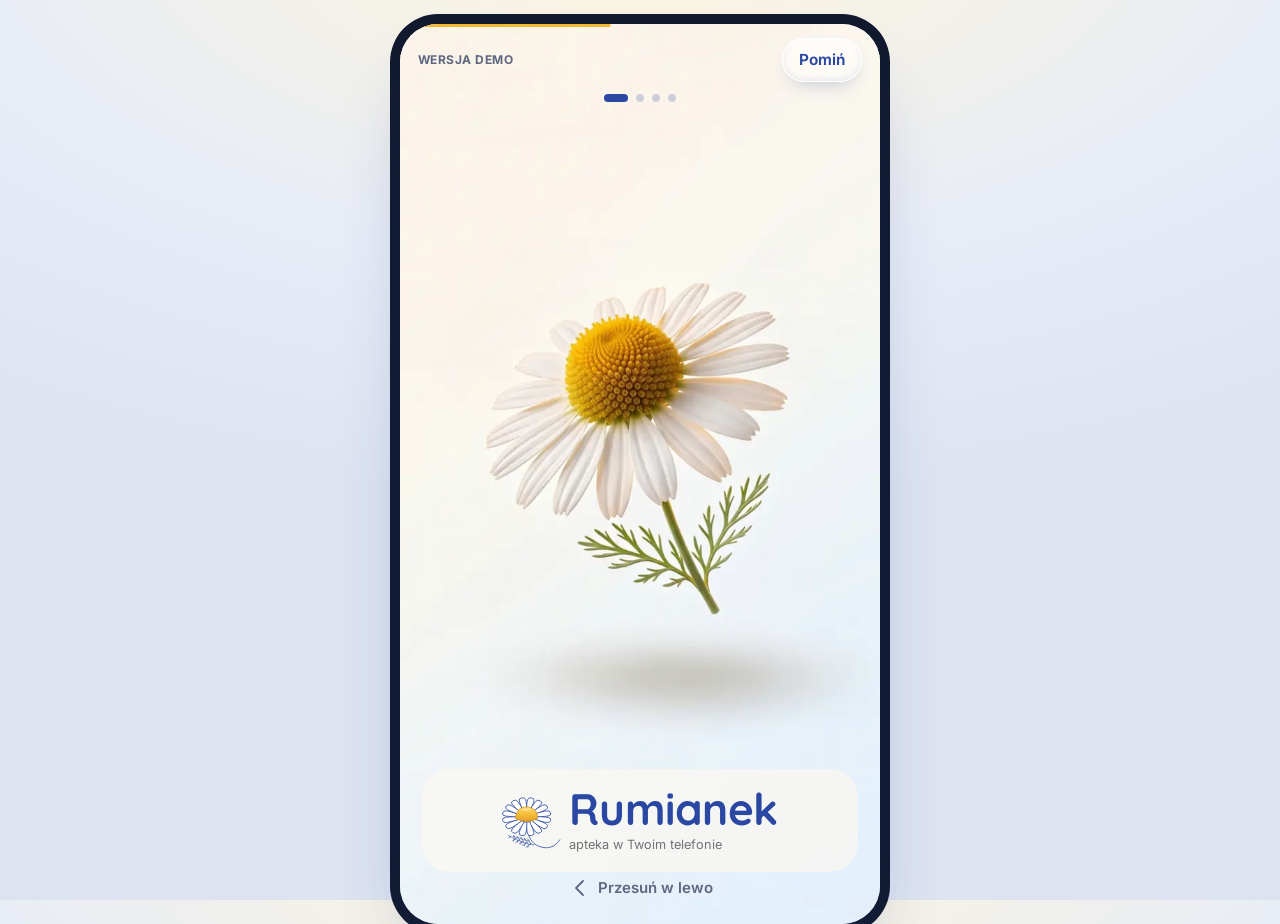
==== commit c5f47af9: "Glowne demo = stabilna-r6b (ekran powitalny bez przymulania)" ====
--- a/index.html
+++ b/index.html
@@ -10,8 +10,8 @@
     <meta name="author" content="Jakub Nowakowski" />
     <meta name="copyright" content="© 2026 Jakub Nowakowski. Wszelkie prawa zastrzeżone." />
     <title>Rumianek</title>
-    <script type="module" crossorigin src="./assets/index-NasLydZx.js"></script>
-    <link rel="stylesheet" crossorigin href="./assets/index-CIkmAUMc.css">
+    <script type="module" crossorigin src="./assets/index-DmdX3qSP.js"></script>
+    <link rel="stylesheet" crossorigin href="./assets/index-Cns2Wo-N.css">
   <link rel="manifest" href="./manifest.webmanifest"><script id="vite-plugin-pwa:register-sw" src="./registerSW.js"></script></head>
   <body>
     <div id="root"></div>
--- a/assets/index-Cns2Wo-N.css
+++ b/assets/index-Cns2Wo-N.css
@@ -0,0 +1 @@
+@font-face{font-family:Inter Variable;font-style:normal;font-display:swap;font-weight:100 900;src:url(./inter-cyrillic-ext-wght-normal-BOeWTOD4.woff2) format("woff2-variations");unicode-range:U+0460-052F,U+1C80-1C8A,U+20B4,U+2DE0-2DFF,U+A640-A69F,U+FE2E-FE2F}@font-face{font-family:Inter Variable;font-style:normal;font-display:swap;font-weight:100 900;src:url(./inter-cyrillic-wght-normal-DqGufNeO.woff2) format("woff2-variations");unicode-range:U+0301,U+0400-045F,U+0490-0491,U+04B0-04B1,U+2116}@font-face{font-family:Inter Variable;font-style:normal;font-display:swap;font-weight:100 900;src:url(./inter-greek-ext-wght-normal-DlzME5K_.woff2) format("woff2-variations");unicode-range:U+1F00-1FFF}@font-face{font-family:Inter Variable;font-style:normal;font-display:swap;font-weight:100 900;src:url(./inter-greek-wght-normal-CkhJZR-_.woff2) format("woff2-variations");unicode-range:U+0370-0377,U+037A-037F,U+0384-038A,U+038C,U+038E-03A1,U+03A3-03FF}@font-face{font-family:Inter Variable;font-style:normal;font-display:swap;font-weight:100 900;src:url(./inter-vietnamese-wght-normal-CBcvBZtf.woff2) format("woff2-variations");unicode-range:U+0102-0103,U+0110-0111,U+0128-0129,U+0168-0169,U+01A0-01A1,U+01AF-01B0,U+0300-0301,U+0303-0304,U+0308-0309,U+0323,U+0329,U+1EA0-1EF9,U+20AB}@font-face{font-family:Inter Variable;font-style:normal;font-display:swap;font-weight:100 900;src:url(./inter-latin-ext-wght-normal-DO1Apj_S.woff2) format("woff2-variations");unicode-range:U+0100-02BA,U+02BD-02C5,U+02C7-02CC,U+02CE-02D7,U+02DD-02FF,U+0304,U+0308,U+0329,U+1D00-1DBF,U+1E00-1E9F,U+1EF2-1EFF,U+2020,U+20A0-20AB,U+20AD-20C0,U+2113,U+2C60-2C7F,U+A720-A7FF}@font-face{font-family:Inter Variable;font-style:normal;font-display:swap;font-weight:100 900;src:url(./inter-latin-wght-normal-Dx4kXJAl.woff2) format("woff2-variations");unicode-range:U+0000-00FF,U+0131,U+0152-0153,U+02BB-02BC,U+02C6,U+02DA,U+02DC,U+0304,U+0308,U+0329,U+2000-206F,U+20AC,U+2122,U+2191,U+2193,U+2212,U+2215,U+FEFF,U+FFFD}@font-face{font-family:Quicksand;font-style:normal;font-display:swap;font-weight:700;src:url(./quicksand-vietnamese-700-normal-5oDqeHTF.woff2) format("woff2"),url(./quicksand-vietnamese-700-normal-BsIWXrxI.woff) format("woff");unicode-range:U+0102-0103,U+0110-0111,U+0128-0129,U+0168-0169,U+01A0-01A1,U+01AF-01B0,U+0300-0301,U+0303-0304,U+0308-0309,U+0323,U+0329,U+1EA0-1EF9,U+20AB}@font-face{font-family:Quicksand;font-style:normal;font-display:swap;font-weight:700;src:url(./quicksand-latin-ext-700-normal-8b1JBoEj.woff2) format("woff2"),url(./quicksand-latin-ext-700-normal-DbLsDSEV.woff) format("woff");unicode-range:U+0100-02BA,U+02BD-02C5,U+02C7-02CC,U+02CE-02D7,U+02DD-02FF,U+0304,U+0308,U+0329,U+1D00-1DBF,U+1E00-1E9F,U+1EF2-1EFF,U+2020,U+20A0-20AB,U+20AD-20C0,U+2113,U+2C60-2C7F,U+A720-A7FF}@font-face{font-family:Quicksand;font-style:normal;font-display:swap;font-weight:700;src:url(./quicksand-latin-700-normal-Dpk7G9Y6.woff2) format("woff2"),url(./quicksand-latin-700-normal-HjJN-aaT.woff) format("woff");unicode-range:U+0000-00FF,U+0131,U+0152-0153,U+02BB-02BC,U+02C6,U+02DA,U+02DC,U+0304,U+0308,U+0329,U+2000-206F,U+20AC,U+2122,U+2191,U+2193,U+2212,U+2215,U+FEFF,U+FFFD}:root{--navy: #2947A3;--navy-600: #213A86;--navy-050: #EEF2FB;--gold: #F4B82E;--gold-050: #FFF6DC;--leaf: #4E7A3A;--ink: #111A2E;--ink-2: #3D4760;--ink-3: #5E6780;--paper: #FBFAF6;--line: rgba(17, 26, 46, .1);--glass: rgba(255, 255, 255, .62);--glass-strong: rgba(255, 255, 255, .82);--glass-edge: rgba(255, 255, 255, .9);--shadow: 0 10px 30px -12px rgba(33, 58, 134, .28), 0 2px 6px rgba(17, 26, 46, .06);--danger: #B42318;--ok: #2E7D4F;--r-lg: 26px;--r-md: 18px;--r-sm: 12px;--fs: 17px;--font: "Inter Variable", system-ui, -apple-system, "Segoe UI", sans-serif;--font-brand: "Quicksand", var(--font);--tabbar-h: 78px;--safe-b: env(safe-area-inset-bottom, 0px);--safe-t: env(safe-area-inset-top, 0px)}html.large-text{--fs: 20px}html.high-contrast{--navy: #1A2F7A;--navy-600: #14256A;--navy-050: #DCE3F7;--ink: #000;--ink-2: #000;--ink-3: #1A1A1A;--paper: #fff;--line: #000;--glass: #fff;--glass-strong: #fff;--glass-edge: #000;--shadow: none}*{box-sizing:border-box;-webkit-tap-highlight-color:transparent}html,body,#root{height:100%}body{margin:0;font-family:var(--font);font-size:var(--fs);line-height:1.45;color:var(--ink);background:var(--paper);-webkit-font-smoothing:antialiased}button,input,select,textarea{font:inherit;color:inherit}button{cursor:pointer}a{color:var(--navy)}img{max-width:100%;display:block}:focus-visible{outline:3px solid var(--gold);outline-offset:2px;border-radius:8px}.app-shell{position:relative;max-width:480px;min-height:100%;margin:0 auto;background:var(--paper);overflow-x:clip}@media(min-width:560px){body{background:radial-gradient(1200px 600px at 50% -10%,#fff6dc,#e7ecf7 60%,#dde3f1)}.app-shell{min-height:calc(100% - 48px);margin:24px auto;border-radius:38px;box-shadow:0 40px 80px -30px #213a8673,0 0 0 10px #111a2e;overflow:clip}}.page{padding:calc(16px + var(--safe-t)) 18px calc(var(--tabbar-h) + 28px + var(--safe-b));position:relative;z-index:1}.page.no-tabbar{padding-bottom:calc(110px + var(--safe-b))}.meadow-bg{position:fixed;z-index:0;pointer-events:none;top:0;left:50%;transform:translate(-50%);width:min(480px,100%);height:100vh;height:100dvh;background:linear-gradient(180deg,#dce8f7,#e8f0fabf 18%,#f6f8fb00 42%),url(./bg-laka-B8efbJui.webp) center bottom / cover no-repeat,#f3f6fb}@media(min-width:560px){.meadow-bg{top:24px;height:calc(100dvh - 48px);border-radius:38px}}h1,h2,h3{margin:0;letter-spacing:-.02em}.h1{font-size:calc(var(--fs) * 1.85);font-weight:750;line-height:1.12}.h2{font-size:calc(var(--fs) * 1.3);font-weight:700;line-height:1.2}.h3{font-size:calc(var(--fs) * 1.08);font-weight:650}.muted{color:var(--ink-3)}.small{font-size:calc(var(--fs) * .86)}.brand{font-family:var(--font-brand);font-weight:700;color:var(--navy)}.section-title{display:flex;align-items:baseline;justify-content:space-between;margin:26px 2px 12px}.section-title a{font-weight:600;text-decoration:none;font-size:calc(var(--fs) * .9)}.glass{background:var(--glass);-webkit-backdrop-filter:blur(22px) saturate(160%);backdrop-filter:blur(22px) saturate(160%);border:1px solid var(--glass-edge);box-shadow:var(--shadow),inset 0 1px #ffffffe6;border-radius:var(--r-lg)}.card{padding:18px}.btn{display:inline-flex;align-items:center;justify-content:center;gap:10px;min-height:52px;padding:0 22px;border-radius:999px;border:0;font-weight:650;font-size:var(--fs);text-decoration:none;transition:transform .15s ease,background .2s ease,box-shadow .2s ease}.btn:active{transform:scale(.97)}.btn-primary,.glass-navy{position:relative;overflow:hidden;isolation:isolate;color:#fff;background:linear-gradient(180deg,#587adeeb,#2947a3f0 52%,#1e347cf5);border:1px solid rgba(255,255,255,.35);box-shadow:inset 0 1px 1px #ffffff8c,inset 0 -3px 8px #08123c59,0 10px 22px -10px #2947a3d9;-webkit-backdrop-filter:blur(14px) saturate(160%);backdrop-filter:blur(14px) saturate(160%)}.btn-primary:before,.glass-navy:before,.btn-ghost:before,.glass-gold:before{content:"";position:absolute;left:6%;right:6%;top:1px;height:48%;z-index:-1;border-radius:999px;pointer-events:none;background:linear-gradient(180deg,#ffffff80,#fff0)}.btn-primary:hover{filter:brightness(1.06)}.btn-ghost{position:relative;overflow:hidden;isolation:isolate;color:var(--navy);background:#ffffff8c;border:1px solid rgba(255,255,255,.95);box-shadow:inset 0 1px 1px #ffffffe6,inset 0 -2px 6px #2947a31a,0 8px 20px -10px #213a8659;-webkit-backdrop-filter:blur(18px) saturate(170%);backdrop-filter:blur(18px) saturate(170%)}.glass-gold{position:relative;overflow:hidden;isolation:isolate;color:var(--ink);background:linear-gradient(180deg,#ffd66ef2,#ecaa1ef2);border:1px solid rgba(255,255,255,.6);box-shadow:inset 0 1px 1px #ffffffb3,inset 0 -3px 8px #78460040,0 10px 22px -10px #c88c00cc}.btn-block{width:100%}.btn-sm{min-height:44px;padding:0 16px;font-size:calc(var(--fs) * .9)}.icon-btn{width:48px;height:48px;border-radius:50%;border:1px solid rgba(255,255,255,.95);display:grid;place-items:center;position:relative;overflow:hidden;isolation:isolate;background:#ffffff8c;color:var(--navy);box-shadow:inset 0 1px 1px #ffffffe6,inset 0 -2px 6px #2947a31a,0 8px 18px -10px #213a8666;-webkit-backdrop-filter:blur(18px) saturate(170%);backdrop-filter:blur(18px) saturate(170%)}.icon-btn.glass-navy{color:#fff;border-color:#ffffff59;background:linear-gradient(180deg,#587adeeb,#2947a3f0 52%,#1e347cf5);box-shadow:inset 0 1px 1px #ffffff8c,inset 0 -3px 8px #08123c59,0 10px 22px -10px #2947a3d9}.icon-btn.glass-gold{color:var(--ink);border-color:#fff9;background:linear-gradient(180deg,#ffd66ef2,#ecaa1ef2);box-shadow:inset 0 1px 1px #ffffffb3,inset 0 -3px 8px #78460040,0 10px 22px -10px #c88c00cc}.field{display:grid;gap:6px;margin-bottom:14px}.field label{font-weight:600;font-size:calc(var(--fs) * .92)}.input{min-height:54px;width:100%;padding:0 16px;border-radius:var(--r-sm);border:1.5px solid var(--line);background:#fff;font-size:var(--fs)}.input:focus{border-color:var(--navy);outline:none;box-shadow:0 0 0 4px #2947a326}textarea.input{padding:14px 16px;min-height:96px;resize:vertical}.check{display:flex;gap:12px;align-items:flex-start;margin:10px 0;font-size:calc(var(--fs) * .92)}.check input{width:24px;height:24px;margin-top:2px;accent-color:var(--navy);flex:none}.error{color:var(--danger);font-size:calc(var(--fs) * .85)}.tabbar{position:fixed;z-index:20;left:50%;transform:translate(-50%);bottom:calc(12px + var(--safe-b));width:min(456px,calc(100% - 24px));height:var(--tabbar-h);display:grid;grid-template-columns:1fr 1fr 1.55fr 1fr 1fr;align-items:center;padding:0 4px;border-radius:30px}.tabbar a{display:grid;justify-items:center;gap:3px;text-decoration:none;color:var(--ink-2);font-size:13px;font-weight:600;padding:8px 0;border-radius:20px;position:relative}.tabbar a.active{color:var(--navy)}.tabbar a.active:before{content:"";position:absolute;inset:2px 6px;background:var(--navy-050);border-radius:18px;z-index:-1}.tabbar a.ai-tab{transform:translateY(-16px);padding:0}.tabbar a.ai-tab.active:before{display:none}.ai-pill{width:104px;height:62px;border-radius:50%;display:flex;align-items:center;justify-content:center;gap:5px;box-shadow:inset 0 1px 1px #ffffff8c,inset 0 -3px 8px #08123c59,0 12px 26px -8px #2947a3d9,0 0 0 5px #ffffffbf!important}.ai-text{font-size:21px;font-weight:800;letter-spacing:.02em;line-height:1}.ai-badge{display:inline-block;font-size:11px;font-weight:800;padding:2px 7px;border-radius:999px;margin-left:4px;vertical-align:2px;color:#fff;background:linear-gradient(180deg,#5a7bde,#2947a3)}.convo-status{display:flex;align-items:center;justify-content:center;gap:8px;margin:0 0 8px;font-weight:650;color:var(--navy)}.convo-status .dot{width:10px;height:10px;border-radius:50%;background:var(--ink-3)}.convo-status .dot.listening{background:#d93a3a;animation:pulse 1s ease-in-out infinite}.convo-status .dot.speaking{background:var(--gold);animation:pulse 1s ease-in-out infinite}.badge{position:absolute;top:2px;right:calc(50% - 22px);min-width:22px;height:22px;padding:0 6px;border-radius:11px;background:var(--gold);color:var(--ink);font-size:12px;font-weight:800;display:grid;place-items:center}.grid-2{display:grid;grid-template-columns:minmax(0,1fr) minmax(0,1fr);gap:12px}.tile{display:grid;justify-items:start;gap:10px;padding:18px;min-height:124px;text-decoration:none;color:var(--ink);font-weight:650;font-size:calc(var(--fs) * 1.02)}.tile .ic{width:46px;height:46px;border-radius:14px;display:grid;place-items:center;background:var(--navy-050);color:var(--navy)}.chips{display:flex;gap:10px;overflow-x:auto;padding:4px 2px 8px;scrollbar-width:none}.chips::-webkit-scrollbar{display:none}.chip{flex:none;min-height:44px;padding:0 16px;border-radius:999px;border:1px solid rgba(255,255,255,.95);background:#fff9;font-weight:600;display:inline-flex;align-items:center;gap:8px;box-shadow:inset 0 1px 1px #ffffffe6,0 4px 12px -6px #213a864d,0 0 0 1px #111a2e0f;-webkit-backdrop-filter:blur(16px) saturate(170%);backdrop-filter:blur(16px) saturate(170%)}.chip.on{color:#fff;border-color:#ffffff59;background:linear-gradient(180deg,#587adeeb,#2947a3f0 55%,#1e347cf5);box-shadow:inset 0 1px 1px #ffffff80,0 6px 16px -8px #2947a3cc}.p-card{display:grid;gap:8px;padding:12px;text-decoration:none;color:var(--ink);position:relative}.p-card .ph{aspect-ratio:1;border-radius:16px;background:#fff;overflow:hidden;display:grid;place-items:center}.p-card .ph img{width:100%;height:100%;object-fit:cover}.p-card .name{font-weight:650;font-size:calc(var(--fs) * .92);line-height:1.25;min-height:2.5em}.price{font-weight:800;font-size:calc(var(--fs) * 1.1);color:var(--ink)}.tag{display:inline-flex;align-items:center;gap:6px;padding:4px 10px;border-radius:999px;font-size:13px;font-weight:700;background:var(--gold-050);color:#7a5200}.tag.blue{background:var(--navy-050);color:var(--navy-600)}.stepper{display:inline-flex;align-items:center;border-radius:999px;border:1.5px solid var(--line);background:#fff}.stepper button{width:48px;height:48px;border:0;background:none;font-size:22px;font-weight:700;color:var(--navy)}.stepper span{min-width:30px;text-align:center;font-weight:700}.row{display:flex;align-items:center;gap:12px}.between{justify-content:space-between}.stack{display:grid;gap:12px}.divider{height:1px;background:var(--line);margin:14px 0}.list-row{display:flex;align-items:center;gap:14px;padding:14px 4px;min-height:60px;text-decoration:none;color:var(--ink);border-bottom:1px solid var(--line);font-weight:600;background:none;border-left:0;border-right:0;border-top:0;width:100%;text-align:left}.list-row:last-child{border-bottom:0}.list-row .chev{margin-left:auto;color:var(--ink-3)}.toast{position:fixed;z-index:50;left:50%;bottom:calc(var(--tabbar-h) + 30px + var(--safe-b));transform:translate(-50%);background:var(--ink);color:#fff;padding:14px 20px;border-radius:16px;font-weight:600;box-shadow:0 12px 30px -10px #0006;animation:pop .25s ease;max-width:90vw}.demo-ribbon{font-size:12px;font-weight:700;letter-spacing:.04em;text-transform:uppercase;color:var(--ink-3)}.sticky-cta{position:fixed;z-index:15;left:50%;transform:translate(-50%);bottom:calc(14px + var(--safe-b));width:min(456px,calc(100% - 24px));padding:12px;border-radius:28px}@keyframes pop{0%{opacity:0;transform:translate(-50%,10px)}}@keyframes rise{0%{opacity:0;transform:translateY(14px)}}.rise{animation:rise .45s cubic-bezier(.2,.8,.2,1) both}.rise-2{animation-delay:.06s}.rise-3{animation-delay:.12s}.rise-4{animation-delay:.18s}@media(prefers-reduced-motion:reduce){*,*:before,*:after{animation:none!important;transition:none!important}}.onb-seq{position:relative}.onb-stage{position:sticky;top:0;height:100vh;height:100dvh;overflow:hidden;background:#fbf8f1}.onb-canvas{position:absolute;inset:0;width:100%;height:100%}.onb-top{position:absolute;top:calc(14px + var(--safe-t));left:18px;right:18px;display:flex;justify-content:space-between;align-items:center;z-index:3}.onb-copy{position:absolute;left:22px;right:22px;bottom:calc(52px + var(--safe-b));z-index:2;clip-path:inset(0 0 100% 0);transform:translateY(18px);opacity:0;transition:clip-path .55s cubic-bezier(.7,0,.2,1),transform .55s cubic-bezier(.7,0,.2,1),opacity .3s}.onb-copy.on{clip-path:inset(0 0 0 0);transform:none;opacity:1}.onb-copy .h1{color:var(--ink);text-shadow:0 1px 0 rgba(255,255,255,.8)}.onb-body{font-size:calc(var(--fs) * 1.1);color:var(--ink-2);margin:12px 0 0;max-width:30ch}.onb-logo{display:flex;justify-content:center;padding:18px 10px;border-radius:28px;background:#fbf8f1b8;-webkit-backdrop-filter:blur(10px);backdrop-filter:blur(10px)}.onb-rail{position:absolute;right:12px;top:50%;transform:translateY(-50%);display:grid;gap:8px;z-index:3}.onb-rail span{width:5px;height:22px;border-radius:3px;background:#2947a32e;transition:background .3s}.onb-rail span.on{background:var(--navy)}.onb-hint{position:absolute;left:0;right:0;bottom:calc(14px + var(--safe-b));display:flex;justify-content:center;align-items:center;gap:6px;color:var(--ink-3);font-weight:600;font-size:15px;animation:rise 1s ease infinite alternate}.rot90{transform:rotate(90deg)}.rot180{transform:rotate(180deg)}.onb-dots{position:absolute;top:calc(70px + var(--safe-t));left:0;right:0;display:flex;justify-content:center;gap:8px;z-index:3}.onb-dots span{width:8px;height:8px;border-radius:4px;background:#2947a338;transition:width .3s,background .3s}.onb-dots span.on{width:24px;background:var(--navy)}button.onb-hint{background:none;border:0;width:100%;z-index:3;min-height:44px;cursor:pointer;animation:nudge 1.2s ease-in-out 6 alternate}@keyframes nudge{0%{transform:translate(6px)}to{transform:translate(-6px)}}.onb-load{position:absolute;left:0;right:0;top:0;height:3px;background:var(--gold);transform-origin:left;transition:transform .2s;z-index:4}.onb-reduced-cta{position:absolute;left:22px;right:22px;bottom:calc(24px + var(--safe-b));z-index:3}.bubble{max-width:86%;padding:14px 16px;border-radius:22px 22px 22px 6px;background:var(--glass-strong);border:1px solid var(--glass-edge);box-shadow:var(--shadow);animation:rise .35s ease both}.bubble.me{justify-self:end;background:var(--navy);color:#fff;border-radius:22px 22px 6px;border:0}.pulse{animation:pulse 1.2s ease-in-out infinite}@keyframes pulse{50%{transform:scale(1.08);box-shadow:0 0 0 10px #f4b82e40}}.voice-switch{display:flex;justify-content:center;gap:8px;margin:0 0 10px}.voice-switch .chip{min-height:40px;padding:0 14px;font-size:15px}html.high-contrast body,html.high-contrast .meadow-bg{background:#fff}html.high-contrast .glass,html.high-contrast .chip,html.high-contrast .btn-ghost,html.high-contrast .icon-btn,html.high-contrast .bubble,html.high-contrast .stepper,html.high-contrast .input{background:#fff;border:2px solid #000;box-shadow:none;-webkit-backdrop-filter:none;backdrop-filter:none}html.high-contrast .btn-primary,html.high-contrast .glass-navy,html.high-contrast .icon-btn.glass-navy,html.high-contrast .chip.on,html.high-contrast .bubble.me,html.high-contrast .ai-badge{background:var(--navy);color:#fff;border:2px solid #000;box-shadow:none}html.high-contrast .glass-gold,html.high-contrast .icon-btn.glass-gold{background:#ffd34d;color:#000;border:2px solid #000;box-shadow:none}html.high-contrast .btn-primary:before,html.high-contrast .glass-navy:before,html.high-contrast .btn-ghost:before,html.high-contrast .glass-gold:before{display:none}html.high-contrast .ai-pill{box-shadow:0 0 0 3px #fff,0 0 0 5px #000!important}html.high-contrast .tabbar a{color:#000}html.high-contrast .tabbar a.active{color:var(--navy)}html.high-contrast .tabbar a.active:before{background:var(--navy-050);border:2px solid #000}html.high-contrast .tile .ic{background:var(--navy-050);border:1.5px solid #000}html.high-contrast .tag,html.high-contrast .tag.blue{background:#fff;color:#000;border:1.5px solid #000}html.high-contrast .muted,html.high-contrast .list-row .chev{color:#1a1a1a}html.high-contrast .onb-copy .h1{text-shadow:none}html.high-contrast :focus-visible{outline:4px solid #000;outline-offset:2px}
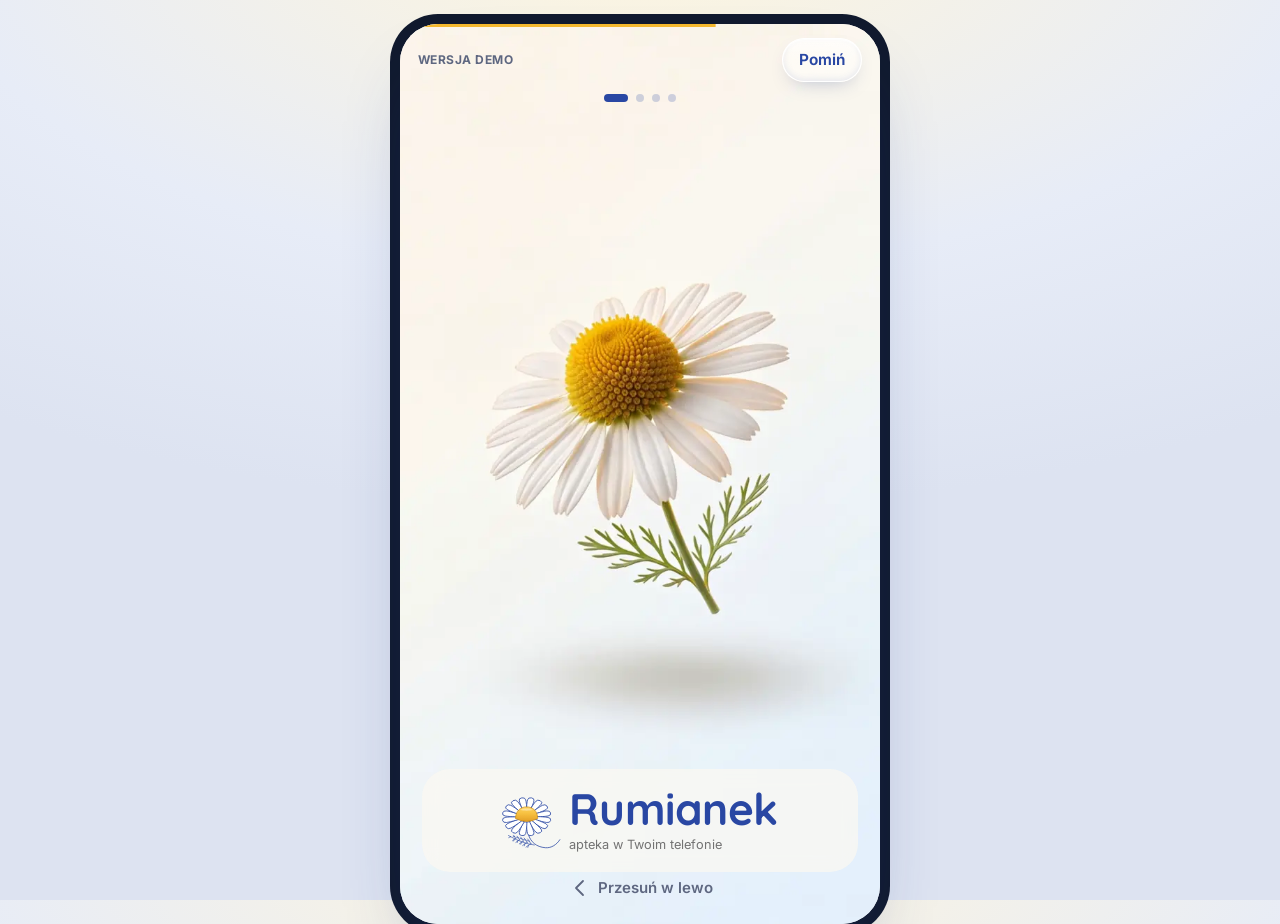
==== commit e2f98975: "Główne demo = stabilna-r7a (Rumka i Rumek, opisy czytane przez lektorów, przycisk Pomiń)" ====
--- a/index.html
+++ b/index.html
@@ -10,8 +10,8 @@
     <meta name="author" content="Jakub Nowakowski" />
     <meta name="copyright" content="© 2026 Jakub Nowakowski. Wszelkie prawa zastrzeżone." />
     <title>Rumianek</title>
-    <script type="module" crossorigin src="./assets/index-DmdX3qSP.js"></script>
-    <link rel="stylesheet" crossorigin href="./assets/index-Cns2Wo-N.css">
+    <script type="module" crossorigin src="./assets/index-DT2L6e7G.js"></script>
+    <link rel="stylesheet" crossorigin href="./assets/index-Dp9RvTN0.css">
   <link rel="manifest" href="./manifest.webmanifest"><script id="vite-plugin-pwa:register-sw" src="./registerSW.js"></script></head>
   <body>
     <div id="root"></div>
--- a/assets/index-Dp9RvTN0.css
+++ b/assets/index-Dp9RvTN0.css
@@ -0,0 +1 @@
+@font-face{font-family:Inter Variable;font-style:normal;font-display:swap;font-weight:100 900;src:url(./inter-cyrillic-ext-wght-normal-BOeWTOD4.woff2) format("woff2-variations");unicode-range:U+0460-052F,U+1C80-1C8A,U+20B4,U+2DE0-2DFF,U+A640-A69F,U+FE2E-FE2F}@font-face{font-family:Inter Variable;font-style:normal;font-display:swap;font-weight:100 900;src:url(./inter-cyrillic-wght-normal-DqGufNeO.woff2) format("woff2-variations");unicode-range:U+0301,U+0400-045F,U+0490-0491,U+04B0-04B1,U+2116}@font-face{font-family:Inter Variable;font-style:normal;font-display:swap;font-weight:100 900;src:url(./inter-greek-ext-wght-normal-DlzME5K_.woff2) format("woff2-variations");unicode-range:U+1F00-1FFF}@font-face{font-family:Inter Variable;font-style:normal;font-display:swap;font-weight:100 900;src:url(./inter-greek-wght-normal-CkhJZR-_.woff2) format("woff2-variations");unicode-range:U+0370-0377,U+037A-037F,U+0384-038A,U+038C,U+038E-03A1,U+03A3-03FF}@font-face{font-family:Inter Variable;font-style:normal;font-display:swap;font-weight:100 900;src:url(./inter-vietnamese-wght-normal-CBcvBZtf.woff2) format("woff2-variations");unicode-range:U+0102-0103,U+0110-0111,U+0128-0129,U+0168-0169,U+01A0-01A1,U+01AF-01B0,U+0300-0301,U+0303-0304,U+0308-0309,U+0323,U+0329,U+1EA0-1EF9,U+20AB}@font-face{font-family:Inter Variable;font-style:normal;font-display:swap;font-weight:100 900;src:url(./inter-latin-ext-wght-normal-DO1Apj_S.woff2) format("woff2-variations");unicode-range:U+0100-02BA,U+02BD-02C5,U+02C7-02CC,U+02CE-02D7,U+02DD-02FF,U+0304,U+0308,U+0329,U+1D00-1DBF,U+1E00-1E9F,U+1EF2-1EFF,U+2020,U+20A0-20AB,U+20AD-20C0,U+2113,U+2C60-2C7F,U+A720-A7FF}@font-face{font-family:Inter Variable;font-style:normal;font-display:swap;font-weight:100 900;src:url(./inter-latin-wght-normal-Dx4kXJAl.woff2) format("woff2-variations");unicode-range:U+0000-00FF,U+0131,U+0152-0153,U+02BB-02BC,U+02C6,U+02DA,U+02DC,U+0304,U+0308,U+0329,U+2000-206F,U+20AC,U+2122,U+2191,U+2193,U+2212,U+2215,U+FEFF,U+FFFD}@font-face{font-family:Quicksand;font-style:normal;font-display:swap;font-weight:700;src:url(./quicksand-vietnamese-700-normal-5oDqeHTF.woff2) format("woff2"),url(./quicksand-vietnamese-700-normal-BsIWXrxI.woff) format("woff");unicode-range:U+0102-0103,U+0110-0111,U+0128-0129,U+0168-0169,U+01A0-01A1,U+01AF-01B0,U+0300-0301,U+0303-0304,U+0308-0309,U+0323,U+0329,U+1EA0-1EF9,U+20AB}@font-face{font-family:Quicksand;font-style:normal;font-display:swap;font-weight:700;src:url(./quicksand-latin-ext-700-normal-8b1JBoEj.woff2) format("woff2"),url(./quicksand-latin-ext-700-normal-DbLsDSEV.woff) format("woff");unicode-range:U+0100-02BA,U+02BD-02C5,U+02C7-02CC,U+02CE-02D7,U+02DD-02FF,U+0304,U+0308,U+0329,U+1D00-1DBF,U+1E00-1E9F,U+1EF2-1EFF,U+2020,U+20A0-20AB,U+20AD-20C0,U+2113,U+2C60-2C7F,U+A720-A7FF}@font-face{font-family:Quicksand;font-style:normal;font-display:swap;font-weight:700;src:url(./quicksand-latin-700-normal-Dpk7G9Y6.woff2) format("woff2"),url(./quicksand-latin-700-normal-HjJN-aaT.woff) format("woff");unicode-range:U+0000-00FF,U+0131,U+0152-0153,U+02BB-02BC,U+02C6,U+02DA,U+02DC,U+0304,U+0308,U+0329,U+2000-206F,U+20AC,U+2122,U+2191,U+2193,U+2212,U+2215,U+FEFF,U+FFFD}:root{--navy: #2947A3;--navy-600: #213A86;--navy-050: #EEF2FB;--gold: #F4B82E;--gold-050: #FFF6DC;--leaf: #4E7A3A;--ink: #111A2E;--ink-2: #3D4760;--ink-3: #5E6780;--paper: #FBFAF6;--line: rgba(17, 26, 46, .1);--glass: rgba(255, 255, 255, .62);--glass-strong: rgba(255, 255, 255, .82);--glass-edge: rgba(255, 255, 255, .9);--shadow: 0 10px 30px -12px rgba(33, 58, 134, .28), 0 2px 6px rgba(17, 26, 46, .06);--danger: #B42318;--ok: #2E7D4F;--r-lg: 26px;--r-md: 18px;--r-sm: 12px;--fs: 17px;--font: "Inter Variable", system-ui, -apple-system, "Segoe UI", sans-serif;--font-brand: "Quicksand", var(--font);--tabbar-h: 78px;--safe-b: env(safe-area-inset-bottom, 0px);--safe-t: env(safe-area-inset-top, 0px)}html.large-text{--fs: 20px}html.high-contrast{--navy: #1A2F7A;--navy-600: #14256A;--navy-050: #DCE3F7;--ink: #000;--ink-2: #000;--ink-3: #1A1A1A;--paper: #fff;--line: #000;--glass: #fff;--glass-strong: #fff;--glass-edge: #000;--shadow: none}*{box-sizing:border-box;-webkit-tap-highlight-color:transparent}html,body,#root{height:100%}body{margin:0;font-family:var(--font);font-size:var(--fs);line-height:1.45;color:var(--ink);background:var(--paper);-webkit-font-smoothing:antialiased}button,input,select,textarea{font:inherit;color:inherit}button{cursor:pointer}a{color:var(--navy)}img{max-width:100%;display:block}:focus-visible{outline:3px solid var(--gold);outline-offset:2px;border-radius:8px}.app-shell{position:relative;max-width:480px;min-height:100%;margin:0 auto;background:var(--paper);overflow-x:clip}@media(min-width:560px){body{background:radial-gradient(1200px 600px at 50% -10%,#fff6dc,#e7ecf7 60%,#dde3f1)}.app-shell{min-height:calc(100% - 48px);margin:24px auto;border-radius:38px;box-shadow:0 40px 80px -30px #213a8673,0 0 0 10px #111a2e;overflow:clip}}.page{padding:calc(16px + var(--safe-t)) 18px calc(var(--tabbar-h) + 28px + var(--safe-b));position:relative;z-index:1}.page.no-tabbar{padding-bottom:calc(110px + var(--safe-b))}.meadow-bg{position:fixed;z-index:0;pointer-events:none;top:0;left:50%;transform:translate(-50%);width:min(480px,100%);height:100vh;height:100dvh;background:linear-gradient(180deg,#dce8f7,#e8f0fabf 18%,#f6f8fb00 42%),url(./bg-laka-B8efbJui.webp) center bottom / cover no-repeat,#f3f6fb}@media(min-width:560px){.meadow-bg{top:24px;height:calc(100dvh - 48px);border-radius:38px}}h1,h2,h3{margin:0;letter-spacing:-.02em}.h1{font-size:calc(var(--fs) * 1.85);font-weight:750;line-height:1.12}.h2{font-size:calc(var(--fs) * 1.3);font-weight:700;line-height:1.2}.h3{font-size:calc(var(--fs) * 1.08);font-weight:650}.muted{color:var(--ink-3)}.small{font-size:calc(var(--fs) * .86)}.brand{font-family:var(--font-brand);font-weight:700;color:var(--navy)}.section-title{display:flex;align-items:baseline;justify-content:space-between;margin:26px 2px 12px}.section-title a{font-weight:600;text-decoration:none;font-size:calc(var(--fs) * .9)}.glass{background:var(--glass);-webkit-backdrop-filter:blur(22px) saturate(160%);backdrop-filter:blur(22px) saturate(160%);border:1px solid var(--glass-edge);box-shadow:var(--shadow),inset 0 1px #ffffffe6;border-radius:var(--r-lg)}.card{padding:18px}.btn{display:inline-flex;align-items:center;justify-content:center;gap:10px;min-height:52px;padding:0 22px;border-radius:999px;border:0;font-weight:650;font-size:var(--fs);text-decoration:none;transition:transform .15s ease,background .2s ease,box-shadow .2s ease}.btn:active{transform:scale(.97)}.btn-primary,.glass-navy{position:relative;overflow:hidden;isolation:isolate;color:#fff;background:linear-gradient(180deg,#587adeeb,#2947a3f0 52%,#1e347cf5);border:1px solid rgba(255,255,255,.35);box-shadow:inset 0 1px 1px #ffffff8c,inset 0 -3px 8px #08123c59,0 10px 22px -10px #2947a3d9;-webkit-backdrop-filter:blur(14px) saturate(160%);backdrop-filter:blur(14px) saturate(160%)}.btn-primary:before,.glass-navy:before,.btn-ghost:before,.glass-gold:before{content:"";position:absolute;left:6%;right:6%;top:1px;height:48%;z-index:-1;border-radius:999px;pointer-events:none;background:linear-gradient(180deg,#ffffff80,#fff0)}.btn-primary:hover{filter:brightness(1.06)}.btn-ghost{position:relative;overflow:hidden;isolation:isolate;color:var(--navy);background:#ffffff8c;border:1px solid rgba(255,255,255,.95);box-shadow:inset 0 1px 1px #ffffffe6,inset 0 -2px 6px #2947a31a,0 8px 20px -10px #213a8659;-webkit-backdrop-filter:blur(18px) saturate(170%);backdrop-filter:blur(18px) saturate(170%)}.glass-gold{position:relative;overflow:hidden;isolation:isolate;color:var(--ink);background:linear-gradient(180deg,#ffd66ef2,#ecaa1ef2);border:1px solid rgba(255,255,255,.6);box-shadow:inset 0 1px 1px #ffffffb3,inset 0 -3px 8px #78460040,0 10px 22px -10px #c88c00cc}.btn-block{width:100%}.btn-sm{min-height:44px;padding:0 16px;font-size:calc(var(--fs) * .9)}.icon-btn{width:48px;height:48px;border-radius:50%;border:1px solid rgba(255,255,255,.95);display:grid;place-items:center;position:relative;overflow:hidden;isolation:isolate;background:#ffffff8c;color:var(--navy);box-shadow:inset 0 1px 1px #ffffffe6,inset 0 -2px 6px #2947a31a,0 8px 18px -10px #213a8666;-webkit-backdrop-filter:blur(18px) saturate(170%);backdrop-filter:blur(18px) saturate(170%)}.icon-btn.glass-navy{color:#fff;border-color:#ffffff59;background:linear-gradient(180deg,#587adeeb,#2947a3f0 52%,#1e347cf5);box-shadow:inset 0 1px 1px #ffffff8c,inset 0 -3px 8px #08123c59,0 10px 22px -10px #2947a3d9}.icon-btn.glass-gold{color:var(--ink);border-color:#fff9;background:linear-gradient(180deg,#ffd66ef2,#ecaa1ef2);box-shadow:inset 0 1px 1px #ffffffb3,inset 0 -3px 8px #78460040,0 10px 22px -10px #c88c00cc}.field{display:grid;gap:6px;margin-bottom:14px}.field label{font-weight:600;font-size:calc(var(--fs) * .92)}.input{min-height:54px;width:100%;padding:0 16px;border-radius:var(--r-sm);border:1.5px solid var(--line);background:#fff;font-size:var(--fs)}.input:focus{border-color:var(--navy);outline:none;box-shadow:0 0 0 4px #2947a326}textarea.input{padding:14px 16px;min-height:96px;resize:vertical}.check{display:flex;gap:12px;align-items:flex-start;margin:10px 0;font-size:calc(var(--fs) * .92)}.check input{width:24px;height:24px;margin-top:2px;accent-color:var(--navy);flex:none}.error{color:var(--danger);font-size:calc(var(--fs) * .85)}.tabbar{position:fixed;z-index:20;left:50%;transform:translate(-50%);bottom:calc(12px + var(--safe-b));width:min(456px,calc(100% - 24px));height:var(--tabbar-h);display:grid;grid-template-columns:1fr 1fr 1.55fr 1fr 1fr;align-items:center;padding:0 4px;border-radius:30px}.tabbar a{display:grid;justify-items:center;gap:3px;text-decoration:none;color:var(--ink-2);font-size:13px;font-weight:600;padding:8px 0;border-radius:20px;position:relative}.tabbar a.active{color:var(--navy)}.tabbar a.active:before{content:"";position:absolute;inset:2px 6px;background:var(--navy-050);border-radius:18px;z-index:-1}.tabbar a.ai-tab{transform:translateY(-16px);padding:0}.tabbar a.ai-tab.active:before{display:none}.ai-pill{width:104px;height:62px;border-radius:50%;display:flex;align-items:center;justify-content:center;gap:5px;box-shadow:inset 0 1px 1px #ffffff8c,inset 0 -3px 8px #08123c59,0 12px 26px -8px #2947a3d9,0 0 0 5px #ffffffbf!important}.ai-text{font-size:21px;font-weight:800;letter-spacing:.02em;line-height:1}.ai-badge{display:inline-block;font-size:11px;font-weight:800;padding:2px 7px;border-radius:999px;margin-left:4px;vertical-align:2px;color:#fff;background:linear-gradient(180deg,#5a7bde,#2947a3)}.convo-status{display:flex;align-items:center;justify-content:center;gap:8px;margin:0 0 8px;font-weight:650;color:var(--navy)}.convo-status .dot{width:10px;height:10px;border-radius:50%;background:var(--ink-3)}.convo-status .dot.listening{background:#d93a3a;animation:pulse 1s ease-in-out infinite}.convo-status .dot.speaking{background:var(--gold);animation:pulse 1s ease-in-out infinite}.badge{position:absolute;top:2px;right:calc(50% - 22px);min-width:22px;height:22px;padding:0 6px;border-radius:11px;background:var(--gold);color:var(--ink);font-size:12px;font-weight:800;display:grid;place-items:center}.grid-2{display:grid;grid-template-columns:minmax(0,1fr) minmax(0,1fr);gap:12px}.tile{display:grid;justify-items:start;gap:10px;padding:18px;min-height:124px;text-decoration:none;color:var(--ink);font-weight:650;font-size:calc(var(--fs) * 1.02)}.tile .ic{width:46px;height:46px;border-radius:14px;display:grid;place-items:center;background:var(--navy-050);color:var(--navy)}.chips{display:flex;gap:10px;overflow-x:auto;padding:4px 2px 8px;scrollbar-width:none}.chips::-webkit-scrollbar{display:none}.chip{flex:none;min-height:44px;padding:0 16px;border-radius:999px;border:1px solid rgba(255,255,255,.95);background:#fff9;font-weight:600;display:inline-flex;align-items:center;gap:8px;box-shadow:inset 0 1px 1px #ffffffe6,0 4px 12px -6px #213a864d,0 0 0 1px #111a2e0f;-webkit-backdrop-filter:blur(16px) saturate(170%);backdrop-filter:blur(16px) saturate(170%)}.chip.on{color:#fff;border-color:#ffffff59;background:linear-gradient(180deg,#587adeeb,#2947a3f0 55%,#1e347cf5);box-shadow:inset 0 1px 1px #ffffff80,0 6px 16px -8px #2947a3cc}.p-card{display:grid;gap:8px;padding:12px;text-decoration:none;color:var(--ink);position:relative}.p-card .ph{aspect-ratio:1;border-radius:16px;background:#fff;overflow:hidden;display:grid;place-items:center}.p-card .ph img{width:100%;height:100%;object-fit:cover}.p-card .name{font-weight:650;font-size:calc(var(--fs) * .92);line-height:1.25;min-height:2.5em}.price{font-weight:800;font-size:calc(var(--fs) * 1.1);color:var(--ink)}.tag{display:inline-flex;align-items:center;gap:6px;padding:4px 10px;border-radius:999px;font-size:13px;font-weight:700;background:var(--gold-050);color:#7a5200}.tag.blue{background:var(--navy-050);color:var(--navy-600)}.stepper{display:inline-flex;align-items:center;border-radius:999px;border:1.5px solid var(--line);background:#fff}.stepper button{width:48px;height:48px;border:0;background:none;font-size:22px;font-weight:700;color:var(--navy)}.stepper span{min-width:30px;text-align:center;font-weight:700}.row{display:flex;align-items:center;gap:12px}.between{justify-content:space-between}.stack{display:grid;gap:12px}.divider{height:1px;background:var(--line);margin:14px 0}.list-row{display:flex;align-items:center;gap:14px;padding:14px 4px;min-height:60px;text-decoration:none;color:var(--ink);border-bottom:1px solid var(--line);font-weight:600;background:none;border-left:0;border-right:0;border-top:0;width:100%;text-align:left}.list-row:last-child{border-bottom:0}.list-row .chev{margin-left:auto;color:var(--ink-3)}.toast{position:fixed;z-index:50;left:50%;bottom:calc(var(--tabbar-h) + 30px + var(--safe-b));transform:translate(-50%);background:var(--ink);color:#fff;padding:14px 20px;border-radius:16px;font-weight:600;box-shadow:0 12px 30px -10px #0006;animation:pop .25s ease;max-width:90vw}.demo-ribbon{font-size:12px;font-weight:700;letter-spacing:.04em;text-transform:uppercase;color:var(--ink-3)}.sticky-cta{position:fixed;z-index:15;left:50%;transform:translate(-50%);bottom:calc(14px + var(--safe-b));width:min(456px,calc(100% - 24px));padding:12px;border-radius:28px}@keyframes pop{0%{opacity:0;transform:translate(-50%,10px)}}@keyframes rise{0%{opacity:0;transform:translateY(14px)}}.rise{animation:rise .45s cubic-bezier(.2,.8,.2,1) both}.rise-2{animation-delay:.06s}.rise-3{animation-delay:.12s}.rise-4{animation-delay:.18s}@media(prefers-reduced-motion:reduce){*,*:before,*:after{animation:none!important;transition:none!important}}.onb-seq{position:relative}.onb-stage{position:sticky;top:0;height:100vh;height:100dvh;overflow:hidden;background:#fbf8f1}.onb-canvas{position:absolute;inset:0;width:100%;height:100%}.onb-top{position:absolute;top:calc(14px + var(--safe-t));left:18px;right:18px;display:flex;justify-content:space-between;align-items:center;z-index:3}.onb-copy{position:absolute;left:22px;right:22px;bottom:calc(52px + var(--safe-b));z-index:2;clip-path:inset(0 0 100% 0);transform:translateY(18px);opacity:0;transition:clip-path .55s cubic-bezier(.7,0,.2,1),transform .55s cubic-bezier(.7,0,.2,1),opacity .3s}.onb-copy.on{clip-path:inset(0 0 0 0);transform:none;opacity:1}.onb-copy .h1{color:var(--ink);text-shadow:0 1px 0 rgba(255,255,255,.8)}.onb-body{font-size:calc(var(--fs) * 1.1);color:var(--ink-2);margin:12px 0 0;max-width:30ch}.onb-logo{display:flex;justify-content:center;padding:18px 10px;border-radius:28px;background:#fbf8f1b8;-webkit-backdrop-filter:blur(10px);backdrop-filter:blur(10px)}.onb-rail{position:absolute;right:12px;top:50%;transform:translateY(-50%);display:grid;gap:8px;z-index:3}.onb-rail span{width:5px;height:22px;border-radius:3px;background:#2947a32e;transition:background .3s}.onb-rail span.on{background:var(--navy)}.onb-hint{position:absolute;left:0;right:0;bottom:calc(14px + var(--safe-b));display:flex;justify-content:center;align-items:center;gap:6px;color:var(--ink-3);font-weight:600;font-size:15px;animation:rise 1s ease infinite alternate}.rot90{transform:rotate(90deg)}.rot180{transform:rotate(180deg)}.onb-dots{position:absolute;top:calc(70px + var(--safe-t));left:0;right:0;display:flex;justify-content:center;gap:8px;z-index:3}.onb-dots span{width:8px;height:8px;border-radius:4px;background:#2947a338;transition:width .3s,background .3s}.onb-dots span.on{width:24px;background:var(--navy)}button.onb-hint{background:none;border:0;width:100%;z-index:3;min-height:44px;cursor:pointer;animation:nudge 1.2s ease-in-out 6 alternate}@keyframes nudge{0%{transform:translate(6px)}to{transform:translate(-6px)}}.onb-load{position:absolute;left:0;right:0;top:0;height:3px;background:var(--gold);transform-origin:left;transition:transform .2s;z-index:4}.onb-reduced-cta{position:absolute;left:22px;right:22px;bottom:calc(24px + var(--safe-b));z-index:3}.btn-sos{background:var(--danger);color:#fff;border:0;font-size:calc(var(--fs) * 1.1);min-height:60px;text-decoration:none}.cart-remove{display:inline-flex;align-items:center;gap:4px;min-height:44px;margin:-10px 0 0;padding:0 2px 0 8px;background:none;border:0;color:var(--ink-3);font-weight:600;font-size:15px;cursor:pointer;flex:none}.persona-grid{display:grid;grid-template-columns:repeat(2,minmax(0,1fr));gap:12px}.persona-card{display:grid;justify-items:center;gap:6px;padding:16px 8px 14px;border-radius:28px;cursor:pointer;font:inherit;color:var(--ink);transition:transform .2s,box-shadow .2s}.persona-card img{width:min(132px,100%);height:auto}.persona-card strong{font-size:calc(var(--fs) * 1.3)}.persona-card.speaking{transform:scale(1.04);box-shadow:0 0 0 4px var(--gold),var(--shadow)}.skip-chip{min-height:44px;padding:0 14px;gap:4px;display:inline-flex;align-items:center}html.high-contrast .persona-card{border:2px solid #000}.sos{display:grid;gap:12px;margin-top:10px}.btn-sos-pill{display:inline-flex;align-items:center;gap:6px;min-height:48px;padding:0 14px;border-radius:999px;background:#fff;color:var(--danger);border:2px solid var(--danger);font-weight:700;font-size:15px;text-decoration:none;white-space:nowrap;cursor:pointer;flex:none}.assistant-head{position:sticky;top:0;z-index:5;background:var(--paper);padding:6px 0 8px;margin-bottom:8px;display:grid;gap:8px}.btn-sos-bar{width:100%;justify-content:center;min-height:44px}html.high-contrast .btn-sos-pill{border-color:#000;color:#b42318}.sos-confirm{display:grid;gap:10px;padding:14px;border-radius:18px;background:#fff;border:2px solid var(--danger);color:var(--ink)}.sos-confirm strong{font-size:calc(var(--fs) * 1.15)}.sos-actions{display:grid;gap:8px}.sos-demo{margin:0;padding:10px 12px;border-radius:12px;background:var(--navy-050);font-size:calc(var(--fs) * .9)}.sos-demo a{display:block;margin-top:6px;color:var(--danger);font-weight:600}.sos-actions .btn{text-decoration:none;min-height:56px}.sos-steps{margin:0;padding-left:22px;display:grid;gap:4px}.sos-add{display:flex;gap:10px;align-items:center;color:var(--navy);font-weight:600}html.high-contrast .btn-sos{background:#b42318;color:#fff;border:2px solid #000}.bubble{max-width:86%;padding:14px 16px;border-radius:22px 22px 22px 6px;background:var(--glass-strong);border:1px solid var(--glass-edge);box-shadow:var(--shadow);animation:rise .35s ease both}.bubble.me{justify-self:end;background:var(--navy);color:#fff;border-radius:22px 22px 6px;border:0}.pulse{animation:pulse 1.2s ease-in-out infinite}@keyframes pulse{50%{transform:scale(1.08);box-shadow:0 0 0 10px #f4b82e40}}.voice-switch{display:flex;justify-content:center;gap:8px;margin:0 0 10px}.voice-switch .chip{min-height:40px;padding:0 14px;font-size:15px}html.high-contrast body,html.high-contrast .meadow-bg{background:#fff}html.high-contrast .glass,html.high-contrast .chip,html.high-contrast .btn-ghost,html.high-contrast .icon-btn,html.high-contrast .bubble,html.high-contrast .stepper,html.high-contrast .input{background:#fff;border:2px solid #000;box-shadow:none;-webkit-backdrop-filter:none;backdrop-filter:none}html.high-contrast .btn-primary,html.high-contrast .glass-navy,html.high-contrast .icon-btn.glass-navy,html.high-contrast .chip.on,html.high-contrast .bubble.me,html.high-contrast .ai-badge{background:var(--navy);color:#fff;border:2px solid #000;box-shadow:none}html.high-contrast .glass-gold,html.high-contrast .icon-btn.glass-gold{background:#ffd34d;color:#000;border:2px solid #000;box-shadow:none}html.high-contrast .btn-primary:before,html.high-contrast .glass-navy:before,html.high-contrast .btn-ghost:before,html.high-contrast .glass-gold:before{display:none}html.high-contrast .ai-pill{box-shadow:0 0 0 3px #fff,0 0 0 5px #000!important}html.high-contrast .tabbar a{color:#000}html.high-contrast .tabbar a.active{color:var(--navy)}html.high-contrast .tabbar a.active:before{background:var(--navy-050);border:2px solid #000}html.high-contrast .tile .ic{background:var(--navy-050);border:1.5px solid #000}html.high-contrast .tag,html.high-contrast .tag.blue{background:#fff;color:#000;border:1.5px solid #000}html.high-contrast .muted,html.high-contrast .list-row .chev{color:#1a1a1a}html.high-contrast .onb-copy .h1{text-shadow:none}html.high-contrast :focus-visible{outline:4px solid #000;outline-offset:2px}
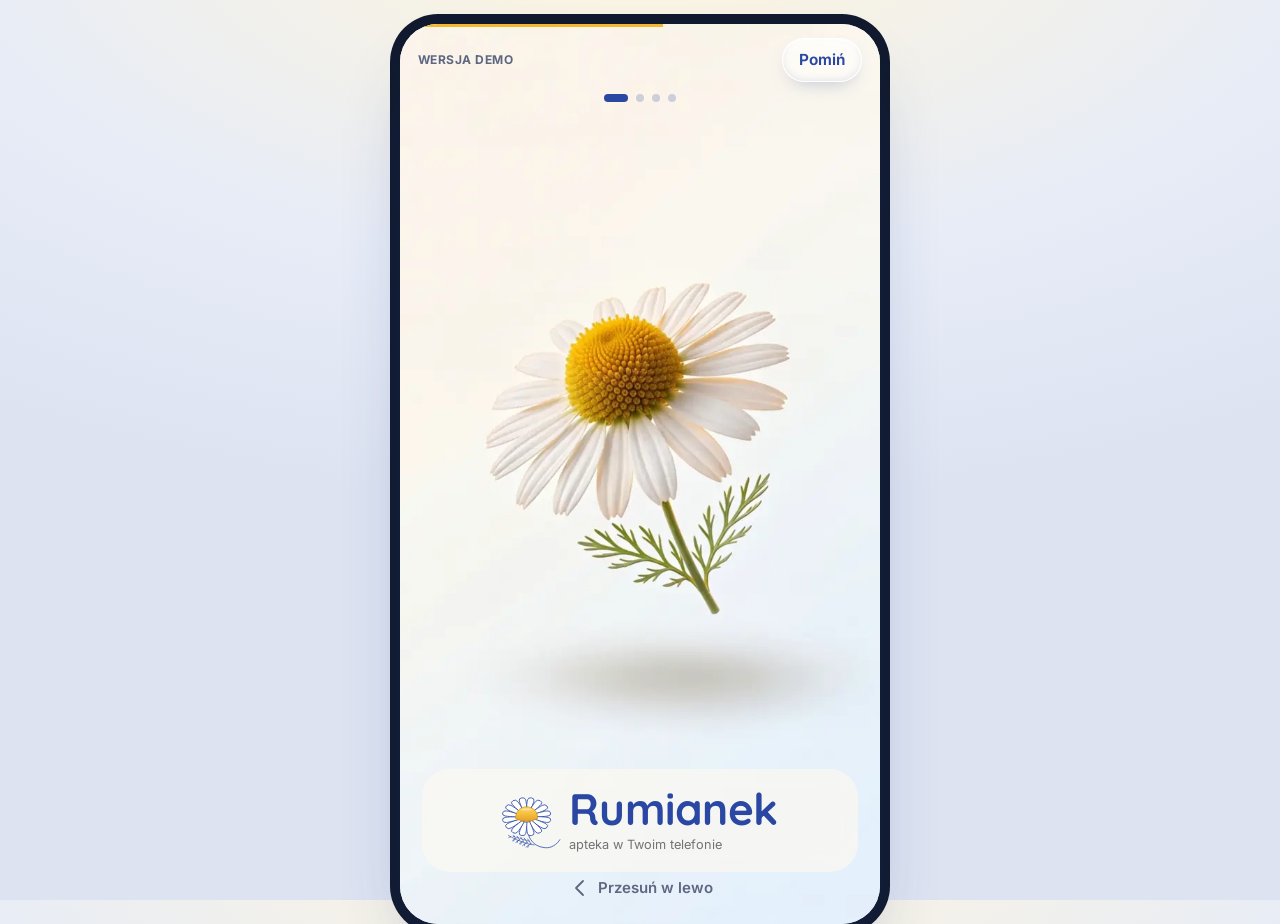
==== commit f94da6f4: "Główne demo = stabilna-r7b (opisy głosów bez przymiotników)" ====
--- a/index.html
+++ b/index.html
@@ -10,7 +10,7 @@
     <meta name="author" content="Jakub Nowakowski" />
     <meta name="copyright" content="© 2026 Jakub Nowakowski. Wszelkie prawa zastrzeżone." />
     <title>Rumianek</title>
-    <script type="module" crossorigin src="./assets/index-DT2L6e7G.js"></script>
+    <script type="module" crossorigin src="./assets/index-CiLSuVjk.js"></script>
     <link rel="stylesheet" crossorigin href="./assets/index-Dp9RvTN0.css">
   <link rel="manifest" href="./manifest.webmanifest"><script id="vite-plugin-pwa:register-sw" src="./registerSW.js"></script></head>
   <body>
